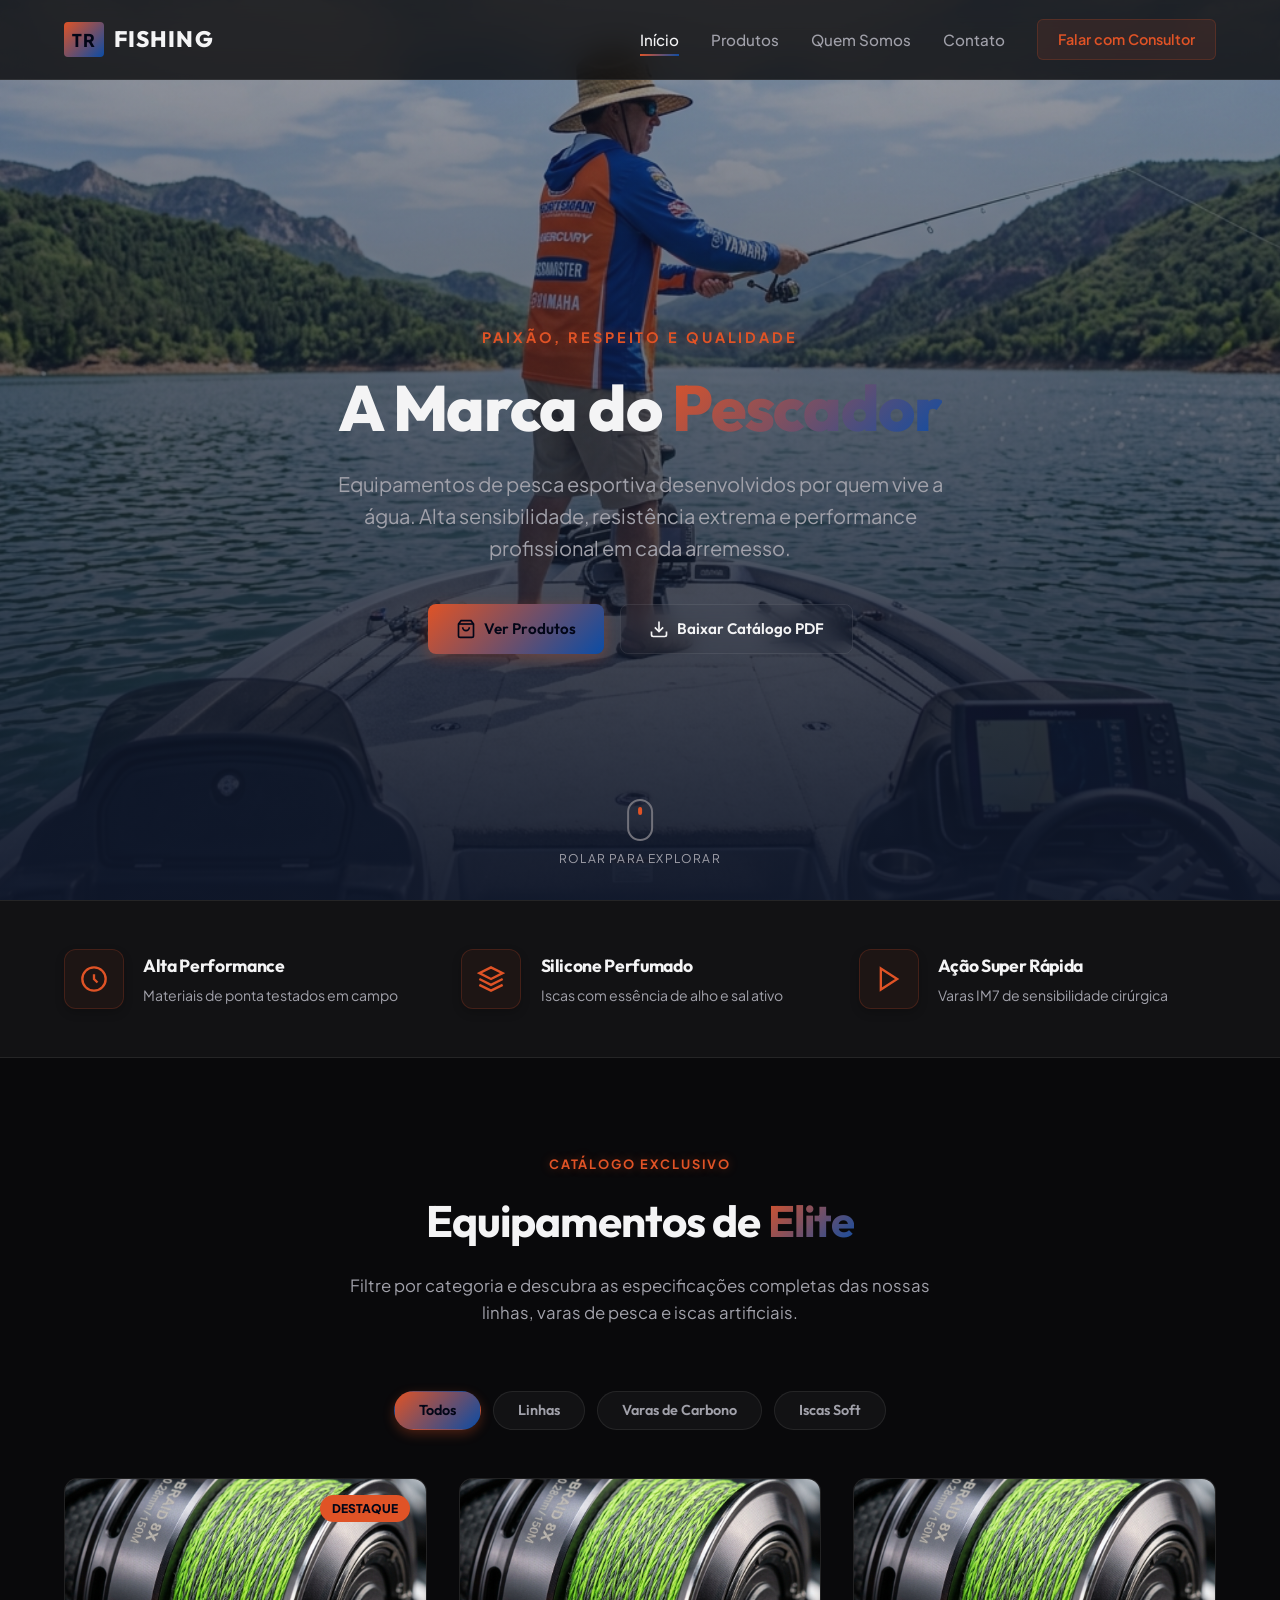
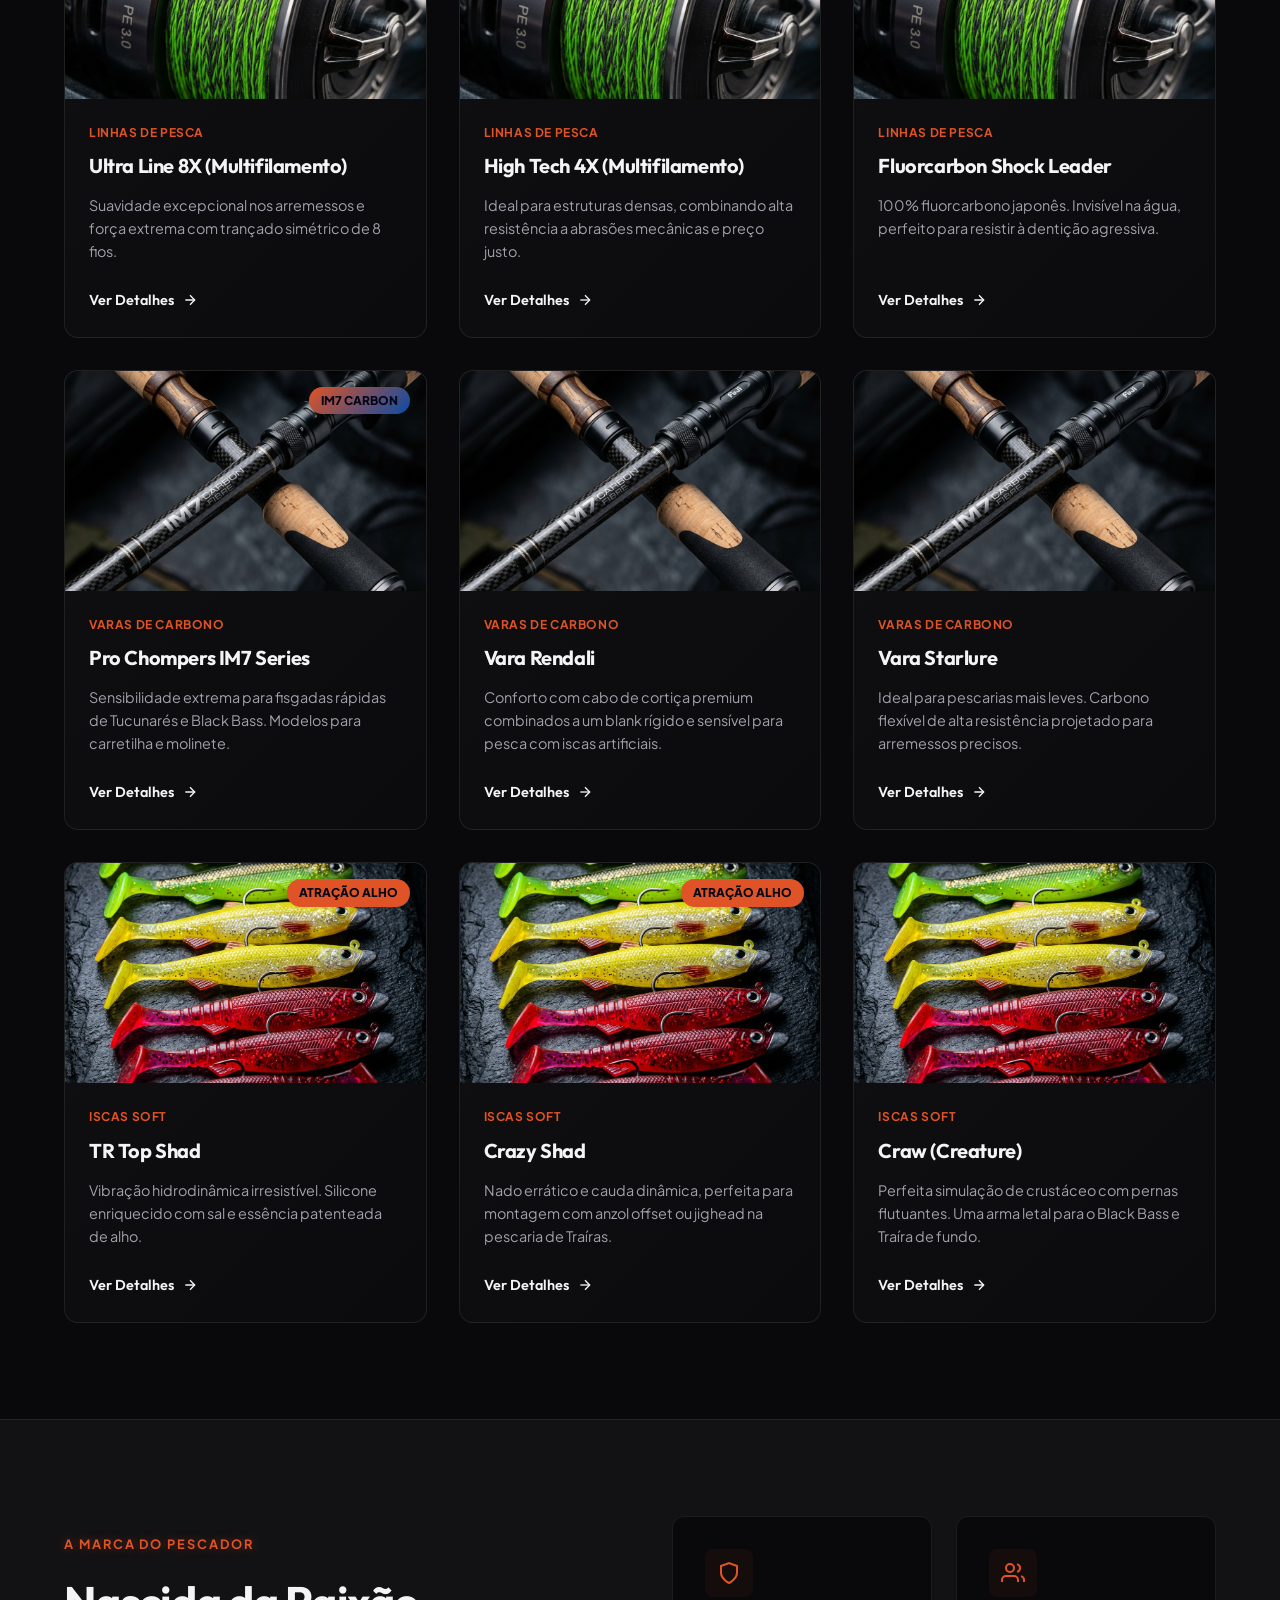
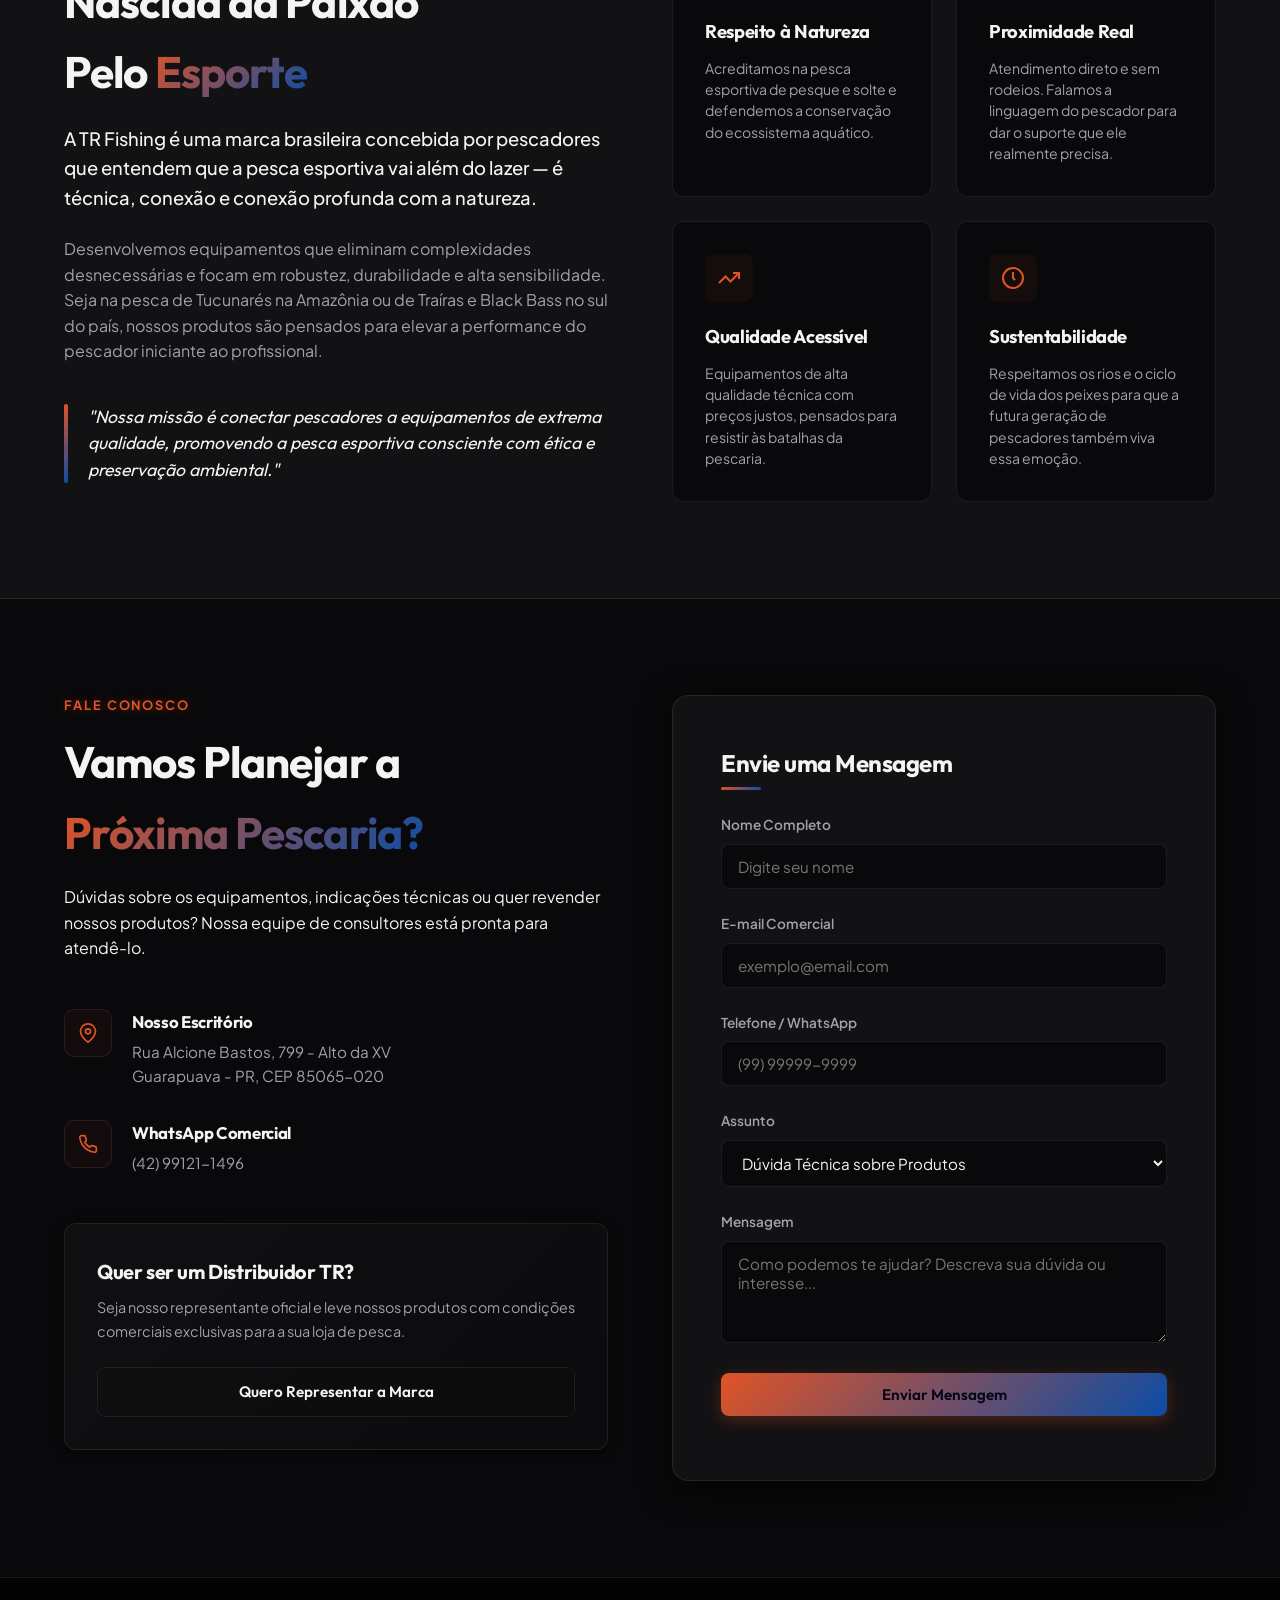
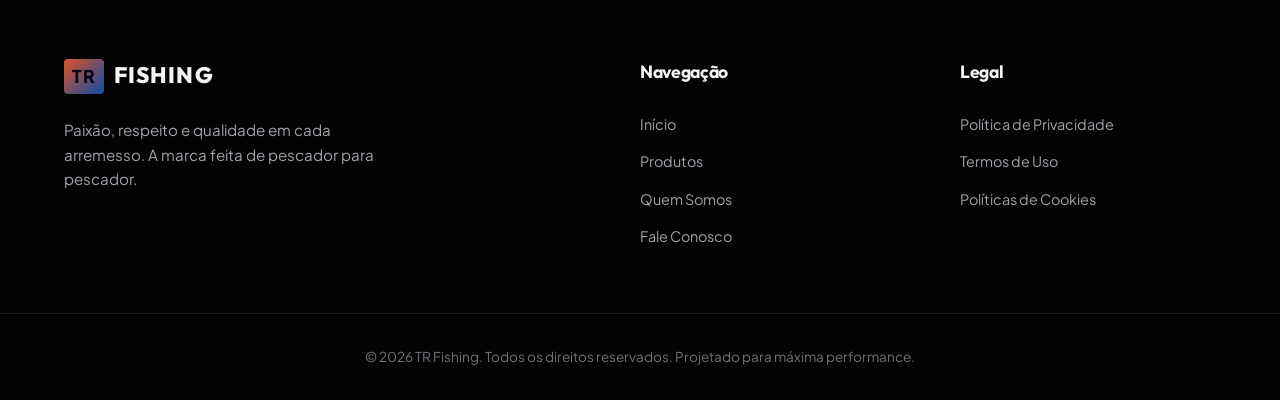
==== index.html @ 1eb0879e "hfhfh" ====
<!DOCTYPE html>
<html lang="pt-BR">
<head>
    <meta charset="UTF-8">
    <meta name="viewport" content="width=device-width, initial-scale=1.0">
    
    <!-- SEO Optimization -->
    <title>TR Fishing | A Marca do Pescador Esportivo</title>
    <meta name="description" content="TR Fishing: Equipamentos de pesca esportiva de alta performance. Linhas multifilamento, varas de carbono IM7 e iscas soft de alta atração para pescadores exigentes.">
    <meta name="keywords" content="tr fishing, pesca esportiva, linha multifilamento, vara de pesca, isca soft, tucunare, traira, robalo, guarapuava">
    <meta name="author" content="TR Fishing">
    <meta name="robots" content="index, follow">
    
    <!-- Open Graph (Facebook / LinkedIn) -->
    <meta property="og:type" content="website">
    <meta property="og:url" content="https://trfishing.com.br">
    <meta property="og:title" content="TR Fishing | A Marca do Pescador Esportivo">
    <meta property="og:description" content="Linhas multifilamento, varas de carbono IM7 e iscas soft premium com essência e sal. Feito por pescadores para pescadores.">
    <meta property="og:image" content="assets/hero_background.png">

    <!-- Fonts -->
    <link rel="preconnect" href="https://fonts.googleapis.com">
    <link rel="preconnect" href="https://fonts.gstatic.com" crossorigin>
    <link href="https://fonts.googleapis.com/css2?family=Outfit:wght@300;400;500;600;700;800&family=Plus+Jakarta+Sans:wght@300;400;500;600;700&display=swap" rel="stylesheet">

    <link rel="stylesheet" href="index.css">
</head>
<body>

    <!-- Header / Navbar -->
    <header class="navbar-header" id="navbar">
        <div class="nav-container">
            <a href="#home" class="logo-area">
                <span class="logo-icon">TR</span>
                <span class="logo-text">FISHING</span>
            </a>
            
            <!-- Mobile Menu Toggle Button -->
            <button class="mobile-toggle" id="mobile-toggle" aria-label="Abrir Menu">
                <svg class="burger-icon" viewBox="0 0 24 24" width="24" height="24">
                    <line x1="4" y1="6" x2="20" y2="6" stroke="currentColor" stroke-width="2" stroke-linecap="round"/>
                    <line x1="4" y1="12" x2="20" y2="12" stroke="currentColor" stroke-width="2" stroke-linecap="round"/>
                    <line x1="4" y1="18" x2="20" y2="18" stroke="currentColor" stroke-width="2" stroke-linecap="round"/>
                </svg>
            </button>

            <!-- Navigation Links -->
            <nav class="nav-menu" id="nav-menu">
                <a href="#home" class="nav-link active">Início</a>
                <a href="#produtos" class="nav-link">Produtos</a>
                <a href="#quem-somos" class="nav-link">Quem Somos</a>
                <a href="#contato" class="nav-link">Contato</a>
                <a href="https://wa.me/5542991211496?text=Olá,%20gostaria%20de%20falar%20com%20um%20consultor%20da%20TR%20Fishing." target="_blank" class="nav-cta">
                    Falar com Consultor
                </a>
            </nav>
        </div>
    </header>

    <!-- Hero Section -->
    <section class="hero-section" id="home">
        <div class="hero-bg" style="background-image: linear-gradient(to bottom, rgba(15, 23, 42, 0.4), rgba(15, 23, 42, 0.95)), url('assets/hero_background.png');"></div>
        <div class="hero-content container">
            <span class="hero-tagline glow-text">PAIXÃO, RESPEITO E QUALIDADE</span>
            <h1 class="hero-title animate-text">A Marca do <span class="gradient-text">Pescador</span></h1>
            <p class="hero-subtitle">Equipamentos de pesca esportiva desenvolvidos por quem vive a água. Alta sensibilidade, resistência extrema e performance profissional em cada arremesso.</p>
            
            <div class="hero-actions">
                <a href="#produtos" class="btn btn-primary">
                    <svg viewBox="0 0 24 24" width="20" height="20" fill="none" stroke="currentColor" stroke-width="2"><path d="M6 2L3 6v14a2 2 0 0 0 2 2h14a2 2 0 0 0 2-2V6l-3-4z"/><line x1="3" y1="6" x2="21" y2="6"/><path d="M16 10a4 4 0 0 1-8 0"/></svg>
                    Ver Produtos
                </a>
                <a href="https://www.trfishing.com.br/_files/ugd/148d5c_46f67839ef1f469bb3b888e98084ba09.pdf" target="_blank" class="btn btn-secondary">
                    <svg viewBox="0 0 24 24" width="20" height="20" fill="none" stroke="currentColor" stroke-width="2"><path d="M21 15v4a2 2 0 0 1-2 2H5a2 2 0 0 1-2-2v-4"/><polyline points="7 10 12 15 17 10"/><line x1="12" y1="15" x2="12" y2="3"/></svg>
                    Baixar Catálogo PDF
                </a>
            </div>
        </div>
        
        <div class="scroll-indicator">
            <span class="mouse">
                <span class="wheel"></span>
            </span>
            <span class="label">Rolar para explorar</span>
        </div>
    </section>

    <!-- Quick Highlights Info Bar -->
    <div class="highlight-bar">
        <div class="container highlights-wrapper">
            <div class="highlight-item" data-animate="slide-up">
                <div class="highlight-icon">
                    <svg viewBox="0 0 24 24" width="28" height="28" fill="none" stroke="currentColor" stroke-width="2"><circle cx="12" cy="12" r="10"/><path d="M12 8v4l3 3"/></svg>
                </div>
                <div>
                    <h4>Alta Performance</h4>
                    <p>Materiais de ponta testados em campo</p>
                </div>
            </div>
            <div class="highlight-item" data-animate="slide-up">
                <div class="highlight-icon">
                    <svg viewBox="0 0 24 24" width="28" height="28" fill="none" stroke="currentColor" stroke-width="2"><path d="M12 2L2 7l10 5 10-5-10-5zM2 17l10 5 10-5M2 12l10 5 10-5"/></svg>
                </div>
                <div>
                    <h4>Silicone Perfumado</h4>
                    <p>Iscas com essência de alho e sal ativo</p>
                </div>
            </div>
            <div class="highlight-item" data-animate="slide-up">
                <div class="highlight-icon">
                    <svg viewBox="0 0 24 24" width="28" height="28" fill="none" stroke="currentColor" stroke-width="2"><polygon points="5 3 19 12 5 21 5 3"/></svg>
                </div>
                <div>
                    <h4>Ação Super Rápida</h4>
                    <p>Varas IM7 de sensibilidade cirúrgica</p>
                </div>
            </div>
        </div>
    </div>

    <!-- Products Catalog Section -->
    <section class="products-section container" id="produtos">
        <div class="section-header text-center">
            <span class="section-tag glow-text">CATÁLOGO EXCLUSIVO</span>
            <h2 class="section-title">Equipamentos de <span class="gradient-text">Elite</span></h2>
            <p class="section-subtitle">Filtre por categoria e descubra as especificações completas das nossas linhas, varas de pesca e iscas artificiais.</p>
        </div>

        <!-- Filter Controls -->
        <div class="filter-controls">
            <button class="filter-btn active" data-filter="all">Todos</button>
            <button class="filter-btn" data-filter="linhas">Linhas</button>
            <button class="filter-btn" data-filter="varas">Varas de Carbono</button>
            <button class="filter-btn" data-filter="iscas">Iscas Soft</button>
        </div>

        <!-- Products Grid -->
        <div class="products-grid" id="products-grid">
            <!-- Product cards will be dynamically loaded or hardcoded for high indexing and speed -->
            
            <!-- Card 1 -->
            <div class="product-card" data-category="linhas" data-animate="fade-in">
                <div class="product-img-wrapper">
                    <img src="assets/product_line.png" alt="Linha Ultra Line 8X" class="product-image">
                    <span class="product-badge">Destaque</span>
                </div>
                <div class="product-info">
                    <span class="product-category-tag">Linhas de Pesca</span>
                    <h3 class="product-name">Ultra Line 8X (Multifilamento)</h3>
                    <p class="product-short-desc">Suavidade excepcional nos arremessos e força extrema com trançado simétrico de 8 fios.</p>
                    <button class="btn-detail" onclick="openProductDetail('ultra-line-8x')">
                        Ver Detalhes
                        <svg viewBox="0 0 24 24" width="16" height="16" fill="none" stroke="currentColor" stroke-width="2"><line x1="5" y1="12" x2="19" y2="12"/><polyline points="12 5 19 12 12 19"/></svg>
                    </button>
                </div>
            </div>

            <!-- Card 2 -->
            <div class="product-card" data-category="linhas" data-animate="fade-in">
                <div class="product-img-wrapper">
                    <img src="assets/product_line.png" alt="Linha High Tech 4X" class="product-image">
                </div>
                <div class="product-info">
                    <span class="product-category-tag">Linhas de Pesca</span>
                    <h3 class="product-name">High Tech 4X (Multifilamento)</h3>
                    <p class="product-short-desc">Ideal para estruturas densas, combinando alta resistência a abrasões mecânicas e preço justo.</p>
                    <button class="btn-detail" onclick="openProductDetail('high-tech-4x')">
                        Ver Detalhes
                        <svg viewBox="0 0 24 24" width="16" height="16" fill="none" stroke="currentColor" stroke-width="2"><line x1="5" y1="12" x2="19" y2="12"/><polyline points="12 5 19 12 12 19"/></svg>
                    </button>
                </div>
            </div>

            <!-- Card 3 -->
            <div class="product-card" data-category="linhas" data-animate="fade-in">
                <div class="product-img-wrapper">
                    <img src="assets/product_line.png" alt="Fluorcarbon Shock Leader" class="product-image">
                </div>
                <div class="product-info">
                    <span class="product-category-tag">Linhas de Pesca</span>
                    <h3 class="product-name">Fluorcarbon Shock Leader</h3>
                    <p class="product-short-desc">100% fluorcarbono japonês. Invisível na água, perfeito para resistir à dentição agressiva.</p>
                    <button class="btn-detail" onclick="openProductDetail('fluorcarbon-leader')">
                        Ver Detalhes
                        <svg viewBox="0 0 24 24" width="16" height="16" fill="none" stroke="currentColor" stroke-width="2"><line x1="5" y1="12" x2="19" y2="12"/><polyline points="12 5 19 12 12 19"/></svg>
                    </button>
                </div>
            </div>

            <!-- Card 4 -->
            <div class="product-card" data-category="varas" data-animate="fade-in">
                <div class="product-img-wrapper">
                    <img src="assets/product_rod.png" alt="Vara Pro Chompers" class="product-image">
                    <span class="product-badge accent">IM7 Carbon</span>
                </div>
                <div class="product-info">
                    <span class="product-category-tag">Varas de Carbono</span>
                    <h3 class="product-name">Pro Chompers IM7 Series</h3>
                    <p class="product-short-desc">Sensibilidade extrema para fisgadas rápidas de Tucunarés e Black Bass. Modelos para carretilha e molinete.</p>
                    <button class="btn-detail" onclick="openProductDetail('pro-chompers')">
                        Ver Detalhes
                        <svg viewBox="0 0 24 24" width="16" height="16" fill="none" stroke="currentColor" stroke-width="2"><line x1="5" y1="12" x2="19" y2="12"/><polyline points="12 5 19 12 12 19"/></svg>
                    </button>
                </div>
            </div>

            <!-- Card 5 -->
            <div class="product-card" data-category="varas" data-animate="fade-in">
                <div class="product-img-wrapper">
                    <img src="assets/product_rod.png" alt="Vara Rendali" class="product-image">
                </div>
                <div class="product-info">
                    <span class="product-category-tag">Varas de Carbono</span>
                    <h3 class="product-name">Vara Rendali</h3>
                    <p class="product-short-desc">Conforto com cabo de cortiça premium combinados a um blank rígido e sensível para pesca com iscas artificiais.</p>
                    <button class="btn-detail" onclick="openProductDetail('rendali')">
                        Ver Detalhes
                        <svg viewBox="0 0 24 24" width="16" height="16" fill="none" stroke="currentColor" stroke-width="2"><line x1="5" y1="12" x2="19" y2="12"/><polyline points="12 5 19 12 12 19"/></svg>
                    </button>
                </div>
            </div>

            <!-- Card 6 -->
            <div class="product-card" data-category="varas" data-animate="fade-in">
                <div class="product-img-wrapper">
                    <img src="assets/product_rod.png" alt="Vara Starlure" class="product-image">
                </div>
                <div class="product-info">
                    <span class="product-category-tag">Varas de Carbono</span>
                    <h3 class="product-name">Vara Starlure</h3>
                    <p class="product-short-desc">Ideal para pescarias mais leves. Carbono flexível de alta resistência projetado para arremessos precisos.</p>
                    <button class="btn-detail" onclick="openProductDetail('starlure')">
                        Ver Detalhes
                        <svg viewBox="0 0 24 24" width="16" height="16" fill="none" stroke="currentColor" stroke-width="2"><line x1="5" y1="12" x2="19" y2="12"/><polyline points="12 5 19 12 12 19"/></svg>
                    </button>
                </div>
            </div>

            <!-- Card 7 -->
            <div class="product-card" data-category="iscas" data-animate="fade-in">
                <div class="product-img-wrapper">
                    <img src="assets/product_bait.png" alt="Isca Soft TR Top Shad" class="product-image">
                    <span class="product-badge">Atração Alho</span>
                </div>
                <div class="product-info">
                    <span class="product-category-tag">Iscas Soft</span>
                    <h3 class="product-name">TR Top Shad</h3>
                    <p class="product-short-desc">Vibração hidrodinâmica irresistível. Silicone enriquecido com sal e essência patenteada de alho.</p>
                    <button class="btn-detail" onclick="openProductDetail('top-shad')">
                        Ver Detalhes
                        <svg viewBox="0 0 24 24" width="16" height="16" fill="none" stroke="currentColor" stroke-width="2"><line x1="5" y1="12" x2="19" y2="12"/><polyline points="12 5 19 12 12 19"/></svg>
                    </button>
                </div>
            </div>

            <!-- Card 8 -->
            <div class="product-card" data-category="iscas" data-animate="fade-in">
                <div class="product-img-wrapper">
                    <img src="assets/product_bait.png" alt="Isca Soft Crazy Shad" class="product-image">
                    <span class="product-badge">Atração Alho</span>
                </div>
                <div class="product-info">
                    <span class="product-category-tag">Iscas Soft</span>
                    <h3 class="product-name">Crazy Shad</h3>
                    <p class="product-short-desc">Nado errático e cauda dinâmica, perfeita para montagem com anzol offset ou jighead na pescaria de Traíras.</p>
                    <button class="btn-detail" onclick="openProductDetail('crazy-shad')">
                        Ver Detalhes
                        <svg viewBox="0 0 24 24" width="16" height="16" fill="none" stroke="currentColor" stroke-width="2"><line x1="5" y1="12" x2="19" y2="12"/><polyline points="12 5 19 12 12 19"/></svg>
                    </button>
                </div>
            </div>

            <!-- Card 9 -->
            <div class="product-card" data-category="iscas" data-animate="fade-in">
                <div class="product-img-wrapper">
                    <img src="assets/product_bait.png" alt="Isca Soft Craw" class="product-image">
                </div>
                <div class="product-info">
                    <span class="product-category-tag">Iscas Soft</span>
                    <h3 class="product-name">Craw (Creature)</h3>
                    <p class="product-short-desc">Perfeita simulação de crustáceo com pernas flutuantes. Uma arma letal para o Black Bass e Traíra de fundo.</p>
                    <button class="btn-detail" onclick="openProductDetail('craw-creature')">
                        Ver Detalhes
                        <svg viewBox="0 0 24 24" width="16" height="16" fill="none" stroke="currentColor" stroke-width="2"><line x1="5" y1="12" x2="19" y2="12"/><polyline points="12 5 19 12 12 19"/></svg>
                    </button>
                </div>
            </div>
            
        </div>
    </section>

    <!-- About Section (Quem Somos) -->
    <section class="about-section" id="quem-somos">
        <div class="container">
            <div class="about-grid">
                <div class="about-content" data-animate="slide-right">
                    <span class="section-tag glow-text">A MARCA DO PESCADOR</span>
                    <h2 class="section-title">Nascida da Paixão <br>Pelo <span class="gradient-text">Esporte</span></h2>
                    <p class="about-lead">A TR Fishing é uma marca brasileira concebida por pescadores que entendem que a pesca esportiva vai além do lazer — é técnica, conexão e conexão profunda com a natureza.</p>
                    <p class="about-desc">Desenvolvemos equipamentos que eliminam complexidades desnecessárias e focam em robustez, durabilidade e alta sensibilidade. Seja na pesca de Tucunarés na Amazônia ou de Traíras e Black Bass no sul do país, nossos produtos são pensados para elevar a performance do pescador iniciante ao profissional.</p>
                    
                    <div class="about-mission">
                        <div class="mission-bar"></div>
                        <blockquote>
                            "Nossa missão é conectar pescadores a equipamentos de extrema qualidade, promovendo a pesca esportiva consciente com ética e preservação ambiental."
                        </blockquote>
                    </div>
                </div>

                <div class="about-cards-grid" data-animate="slide-left">
                    <!-- Cards de Valores -->
                    <div class="value-card">
                        <div class="value-icon">
                            <svg viewBox="0 0 24 24" width="24" height="24" fill="none" stroke="currentColor" stroke-width="2"><path d="M12 22s8-4 8-10V5l-8-3-8 3v7c0 6 8 10 8 10z"/></svg>
                        </div>
                        <h3>Respeito à Natureza</h3>
                        <p>Acreditamos na pesca esportiva de pesque e solte e defendemos a conservação do ecossistema aquático.</p>
                    </div>

                    <div class="value-card">
                        <div class="value-icon">
                            <svg viewBox="0 0 24 24" width="24" height="24" fill="none" stroke="currentColor" stroke-width="2"><path d="M17 21v-2a4 4 0 0 0-4-4H5a4 4 0 0 0-4 4v2"/><circle cx="9" cy="7" r="4"/><path d="M23 21v-2a4 4 0 0 0-3-3.87"/><path d="M16 3.13a4 4 0 0 1 0 7.75"/></svg>
                        </div>
                        <h3>Proximidade Real</h3>
                        <p>Atendimento direto e sem rodeios. Falamos a linguagem do pescador para dar o suporte que ele realmente precisa.</p>
                    </div>

                    <div class="value-card">
                        <div class="value-icon">
                            <svg viewBox="0 0 24 24" width="24" height="24" fill="none" stroke="currentColor" stroke-width="2"><polyline points="22 7 13.5 15.5 8.5 10.5 2 17"/><polyline points="16 7 22 7 22 13"/></svg>
                        </div>
                        <h3>Qualidade Acessível</h3>
                        <p>Equipamentos de alta qualidade técnica com preços justos, pensados para resistir às batalhas da pescaria.</p>
                    </div>

                    <div class="value-card">
                        <div class="value-icon">
                            <svg viewBox="0 0 24 24" width="24" height="24" fill="none" stroke="currentColor" stroke-width="2"><circle cx="12" cy="12" r="10"/><polyline points="12 6 12 12 14 14"/></svg>
                        </div>
                        <h3>Sustentabilidade</h3>
                        <p>Respeitamos os rios e o ciclo de vida dos peixes para que a futura geração de pescadores também viva essa emoção.</p>
                    </div>
                </div>
            </div>
        </div>
    </section>

    <!-- Representation & Contact Section -->
    <section class="contact-section" id="contato">
        <div class="container">
            <div class="contact-grid">
                
                <!-- Info Section -->
                <div class="contact-info" data-animate="slide-right">
                    <span class="section-tag glow-text">FALE CONOSCO</span>
                    <h2 class="section-title">Vamos Planejar a <br><span class="gradient-text">Próxima Pescaria?</span></h2>
                    <p class="contact-lead">Dúvidas sobre os equipamentos, indicações técnicas ou quer revender nossos produtos? Nossa equipe de consultores está pronta para atendê-lo.</p>
                    
                    <div class="info-details">
                        <div class="info-item">
                            <div class="info-icon">
                                <svg viewBox="0 0 24 24" width="20" height="20" fill="none" stroke="currentColor" stroke-width="2"><path d="M21 10c0 7-9 13-9 13s-9-6-9-13a9 9 0 0 1 18 0z"/><circle cx="12" cy="10" r="3"/></svg>
                            </div>
                            <div>
                                <h5>Nosso Escritório</h5>
                                <p>Rua Alcione Bastos, 799 - Alto da XV<br>Guarapuava - PR, CEP 85065-020</p>
                            </div>
                        </div>

                        <div class="info-item">
                            <div class="info-icon">
                                <svg viewBox="0 0 24 24" width="20" height="20" fill="none" stroke="currentColor" stroke-width="2"><path d="M22 16.92v3a2 2 0 0 1-2.18 2 19.79 19.79 0 0 1-8.63-3.07 19.5 19.5 0 0 1-6-6 19.79 19.79 0 0 1-3.07-8.67A2 2 0 0 1 4.11 2h3a2 2 0 0 1 2 1.72 12.84 12.84 0 0 0 .7 2.81 2 2 0 0 1-.45 2.11L8.09 9.91a16 16 0 0 0 6 6l1.27-1.27a2 2 0 0 1 2.11-.45 12.84 12.84 0 0 0 2.81.7A2 2 0 0 1 22 16.92z"/></svg>
                            </div>
                            <div>
                                <h5>WhatsApp Comercial</h5>
                                <p>(42) 99121-1496</p>
                            </div>
                        </div>
                    </div>

                    <!-- Rep Direct Button -->
                    <div class="rep-card">
                        <h4>Quer ser um Distribuidor TR?</h4>
                        <p>Seja nosso representante oficial e leve nossos produtos com condições comerciais exclusivas para a sua loja de pesca.</p>
                        <a href="https://wa.me/5542991211496?text=Olá!%20Tenho%20uma%20loja%20e%20gostaria%20de%20saber%20como%20representar%20a%20TR%20Fishing%20na%20minha%20região." target="_blank" class="btn btn-secondary btn-full">
                            Quero Representar a Marca
                        </a>
                    </div>
                </div>

                <!-- Form Section -->
                <div class="contact-form-wrapper" data-animate="slide-left">
                    <form class="contact-form" id="contactForm">
                        <h3 class="form-title">Envie uma Mensagem</h3>
                        
                        <div class="form-group">
                            <label for="name">Nome Completo</label>
                            <input type="text" id="name" required placeholder="Digite seu nome">
                        </div>

                        <div class="form-group">
                            <label for="email">E-mail Comercial</label>
                            <input type="email" id="email" required placeholder="exemplo@email.com">
                        </div>

                        <div class="form-group">
                            <label for="phone">Telefone / WhatsApp</label>
                            <input type="tel" id="phone" required placeholder="(99) 99999-9999">
                        </div>

                        <div class="form-group">
                            <label for="subject">Assunto</label>
                            <select id="subject">
                                <option value="duvida">Dúvida Técnica sobre Produtos</option>
                                <option value="representacao">Quero ser um Representante</option>
                                <option value="sugestao">Sugestões e Parcerias</option>
                            </select>
                        </div>

                        <div class="form-group">
                            <label for="message">Mensagem</label>
                            <textarea id="message" rows="4" required placeholder="Como podemos te ajudar? Descreva sua dúvida ou interesse..."></textarea>
                        </div>

                        <button type="submit" class="btn btn-primary btn-full">
                            Enviar Mensagem
                        </button>
                        <div id="formStatus" class="form-status"></div>
                    </form>
                </div>

            </div>
        </div>
    </section>

    <!-- Footer -->
    <footer class="footer">
        <div class="container footer-grid">
            <div class="footer-brand">
                <a href="#home" class="logo-area">
                    <span class="logo-icon">TR</span>
                    <span class="logo-text">FISHING</span>
                </a>
                <p class="footer-desc">Paixão, respeito e qualidade em cada arremesso. A marca feita de pescador para pescador.</p>
            </div>
            
            <div class="footer-links">
                <h4>Navegação</h4>
                <ul>
                    <li><a href="#home">Início</a></li>
                    <li><a href="#produtos">Produtos</a></li>
                    <li><a href="#quem-somos">Quem Somos</a></li>
                    <li><a href="#contato">Fale Conosco</a></li>
                </ul>
            </div>

            <div class="footer-links">
                <h4>Legal</h4>
                <ul>
                    <li><a href="#">Política de Privacidade</a></li>
                    <li><a href="#">Termos de Uso</a></li>
                    <li><a href="#">Políticas de Cookies</a></li>
                </ul>
            </div>
        </div>

        <div class="footer-bottom text-center">
            <p>&copy; 2026 TR Fishing. Todos os direitos reservados. Projetado para máxima performance.</p>
        </div>
    </footer>

    <!-- Interactive Product Detail Modal (Glassmorphic) -->
    <div class="modal-overlay" id="productModal">
        <div class="modal-card">
            <button class="modal-close" onclick="closeProductModal()" aria-label="Fechar Modal">
                <svg viewBox="0 0 24 24" width="24" height="24" fill="none" stroke="currentColor" stroke-width="2"><line x1="18" y1="6" x2="6" y2="18"/><line x1="6" y1="6" x2="18" y2="18"/></svg>
            </button>
            
            <div class="modal-body-grid">
                <div class="modal-image-area">
                    <img src="" alt="" id="modalImg" class="modal-product-img">
                </div>
                
                <div class="modal-info-area">
                    <span class="modal-category" id="modalCategory">Categoria</span>
                    <h2 class="modal-title" id="modalTitle">Nome do Produto</h2>
                    <p class="modal-desc" id="modalDesc">Descrição detalhada do produto.</p>
                    
                    <h4 class="specs-heading">Especificações Técnicas</h4>
                    <div class="modal-specs-table" id="modalSpecsTable">
                        <!-- Dynamic specification lines -->
                    </div>

                    <div class="modal-cta-wrapper">
                        <a href="" target="_blank" id="modalWaBtn" class="btn btn-primary btn-full">
                            <svg viewBox="0 0 24 24" width="20" height="20" fill="none" stroke="currentColor" stroke-width="2"><path d="M21 11.5a8.38 8.38 0 0 1-.9 3.8 8.5 8.5 0 0 1-7.6 4.7 8.38 8.38 0 0 1-3.8-.9L3 21l1.9-5.7a8.38 8.38 0 0 1-.9-3.8 8.5 8.5 0 0 1 4.7-7.6 8.38 8.38 0 0 1 3.8-.9h.5a8.48 8.48 0 0 1 8 8v.5z"/></svg>
                            Consultar Disponibilidade no WhatsApp
                        </a>
                    </div>
                </div>
            </div>
        </div>
    </div>

    <!-- Script Entry -->
    <script src="index.js"></script>
</body>
</html>
---- index.css ----
/* ==========================================================================
   TR Fishing CSS Stylesheet - Premium Design System
   ========================================================================== */

/* Variables & Tokens */
:root {
    /* Colors */
    --color-bg-base: #09090b;       /* Dark base background */
    --color-bg-surface: #121214;    /* Surface containers */
    --color-bg-glass: rgba(18, 18, 20, 0.7); /* Translucent glass containers */
    --color-border: rgba(255, 255, 255, 0.08);
    --color-border-glow: rgba(224, 83, 38, 0.2);
    
    --color-text-primary: #f4f4f5;   /* Pure zinc white */
    --color-text-secondary: #a1a1aa; /* Muted zinc grey */
    --color-text-muted: #71717a;     /* Muted hints */
    
    /* Accents */
    --color-primary: #e05326;        /* Vibrant Teal */
    --color-primary-hover: #c43f16;  /* Deep Teal */
    --color-secondary: #0b4ca5;      /* Bright Blue */
    --color-accent: #e05326;         /* Neon Green (Fishing vibe) */
    
    /* Gradients */
    --grad-primary: linear-gradient(135deg, #e05326 0%, #0b4ca5 100%);
    --grad-dark: linear-gradient(180deg, #09090b 0%, #121214 100%);
    --grad-glass: linear-gradient(135deg, rgba(255, 255, 255, 0.03) 0%, rgba(255, 255, 255, 0.01) 100%);
    
    /* Typography */
    --font-heading: 'Outfit', sans-serif;
    --font-body: 'Plus Jakarta Sans', sans-serif;
    
    /* Shadows & Glows */
    --shadow-sm: 0 2px 8px rgba(0, 0, 0, 0.5);
    --shadow-md: 0 8px 30px rgba(0, 0, 0, 0.7);
    --shadow-glow: 0 0 25px rgba(224, 83, 38, 0.3);
    
    /* Transitions */
    --transition-fast: 0.2s cubic-bezier(0.4, 0, 0.2, 1);
    --transition-normal: 0.4s cubic-bezier(0.4, 0, 0.2, 1);
    --transition-slow: 0.7s cubic-bezier(0.4, 0, 0.2, 1);
}

/* Reset & Base Styles */
* {
    margin: 0;
    padding: 0;
    box-sizing: border-box;
    scroll-behavior: smooth;
}

body {
    background-color: var(--color-bg-base);
    color: var(--color-text-primary);
    font-family: var(--font-body);
    line-height: 1.6;
    overflow-x: hidden;
    -webkit-font-smoothing: antialiased;
}

h1, h2, h3, h4, h5, h6 {
    font-family: var(--font-heading);
    font-weight: 700;
    letter-spacing: -0.02em;
    color: var(--color-text-primary);
}

a {
    color: inherit;
    text-decoration: none;
    transition: var(--transition-fast);
}

img {
    max-width: 100%;
    height: auto;
    display: block;
}

ul {
    list-style: none;
}

.container {
    width: 100%;
    max-width: 1200px;
    margin: 0 auto;
    padding: 0 1.5rem;
}

.text-center {
    text-align: center;
}

/* Typography Utils */
.gradient-text {
    background: var(--grad-primary);
    -webkit-background-clip: text;
    -webkit-text-fill-color: transparent;
    background-clip: text;
}

.glow-text {
    text-shadow: 0 0 10px rgba(224, 83, 38, 0.4);
    color: var(--color-primary);
}

/* Buttons */
.btn {
    display: inline-flex;
    align-items: center;
    justify-content: center;
    gap: 0.5rem;
    padding: 0.75rem 1.75rem;
    font-family: var(--font-heading);
    font-weight: 600;
    font-size: 0.95rem;
    border-radius: 8px;
    cursor: pointer;
    transition: all var(--transition-normal);
}

.btn-primary {
    background: var(--grad-primary);
    color: #020617;
    border: none;
    box-shadow: 0 4px 15px rgba(224, 83, 38, 0.3);
}

.btn-primary:hover {
    transform: translateY(-2px);
    box-shadow: 0 8px 25px rgba(224, 83, 38, 0.5), var(--shadow-glow);
}

.btn-secondary {
    background: transparent;
    color: var(--color-text-primary);
    border: 1px solid var(--color-border);
    backdrop-filter: blur(10px);
}

.btn-secondary:hover {
    background: rgba(255, 255, 255, 0.05);
    border-color: var(--color-primary);
    transform: translateY(-2px);
}

.btn-full {
    width: 100%;
}

/* Header & Glassmorphic Navigation */
.navbar-header {
    position: fixed;
    top: 0;
    left: 0;
    width: 100%;
    z-index: 1000;
    border-bottom: 1px solid var(--color-border);
    transition: all var(--transition-normal);
    background: rgba(9, 9, 11, 0.8);
    backdrop-filter: blur(16px);
}

.navbar-header.scrolled {
    background: var(--color-bg-glass);
    padding: 0.6rem 0;
    box-shadow: var(--shadow-sm);
}

.nav-container {
    display: flex;
    justify-content: space-between;
    align-items: center;
    max-width: 1200px;
    margin: 0 auto;
    padding: 1.2rem 1.5rem;
    transition: all var(--transition-normal);
}

.navbar-header.scrolled .nav-container {
    padding: 0.8rem 1.5rem;
}

.logo-area {
    display: flex;
    align-items: center;
    gap: 0.6rem;
    font-size: 1.4rem;
    font-weight: 800;
    letter-spacing: 0.05em;
}

.logo-icon {
    background: var(--grad-primary);
    color: #020617;
    padding: 0.2rem 0.5rem;
    border-radius: 4px;
    font-size: 1.1rem;
    font-weight: 900;
}

.logo-text {
    font-family: var(--font-heading);
}

.nav-menu {
    display: flex;
    align-items: center;
    gap: 2rem;
}

.nav-link {
    font-size: 0.95rem;
    font-weight: 500;
    color: var(--color-text-secondary);
    position: relative;
    padding: 0.25rem 0;
}

.nav-link:hover, .nav-link.active {
    color: var(--color-text-primary);
}

.nav-link::after {
    content: '';
    position: absolute;
    bottom: 0;
    left: 0;
    width: 0;
    height: 2px;
    background: var(--grad-primary);
    transition: width var(--transition-fast);
}

.nav-link:hover::after, .nav-link.active::after {
    width: 100%;
}

.nav-cta {
    background: rgba(224, 83, 38, 0.1);
    color: var(--color-primary);
    border: 1px solid rgba(224, 83, 38, 0.2);
    padding: 0.5rem 1.25rem;
    border-radius: 6px;
    font-size: 0.9rem;
    font-weight: 600;
}

.nav-cta:hover {
    background: var(--grad-primary);
    color: #020617;
    border-color: transparent;
    box-shadow: 0 4px 12px rgba(224, 83, 38, 0.2);
}

/* Mobile Toggle */
.mobile-toggle {
    display: none;
    background: none;
    border: none;
    color: var(--color-text-primary);
    cursor: pointer;
}

/* Hero Section */
.hero-section {
    position: relative;
    min-height: 100vh;
    display: flex;
    align-items: center;
    justify-content: center;
    padding-top: 80px;
    overflow: hidden;
}

.hero-bg {
    position: absolute;
    top: 0;
    left: 0;
    width: 100%;
    height: 100%;
    background-size: cover;
    background-position: center;
    z-index: -1;
    transform: scale(1.02);
    transition: transform var(--transition-slow);
}

.hero-content {
    text-align: center;
    max-width: 800px;
    z-index: 10;
}

.hero-tagline {
    font-size: 0.9rem;
    font-weight: 700;
    letter-spacing: 0.2em;
    display: block;
    margin-bottom: 1.5rem;
}

.hero-title {
    font-size: clamp(2.5rem, 5vw, 4.5rem);
    line-height: 1.1;
    font-weight: 800;
    margin-bottom: 1.5rem;
}

.hero-subtitle {
    font-size: clamp(1rem, 2vw, 1.25rem);
    color: var(--color-text-secondary);
    max-width: 650px;
    margin: 0 auto 2.5rem;
}

.hero-actions {
    display: flex;
    justify-content: center;
    gap: 1rem;
}

.scroll-indicator {
    position: absolute;
    bottom: 2rem;
    left: 50%;
    transform: translateX(-50%);
    display: flex;
    flex-direction: column;
    align-items: center;
    gap: 0.5rem;
    color: var(--color-text-secondary);
    z-index: 10;
}

.scroll-indicator .mouse {
    width: 26px;
    height: 42px;
    border: 2px solid var(--color-text-muted);
    border-radius: 20px;
    position: relative;
}

.scroll-indicator .mouse .wheel {
    width: 4px;
    height: 8px;
    background-color: var(--color-primary);
    border-radius: 2px;
    position: absolute;
    top: 6px;
    left: 50%;
    transform: translateX(-50%);
    animation: scroll-wheel 1.5s infinite;
}

.scroll-indicator .label {
    font-size: 0.75rem;
    letter-spacing: 0.1em;
    text-transform: uppercase;
}

@keyframes scroll-wheel {
    0% { top: 6px; opacity: 1; }
    50% { top: 14px; opacity: 0; }
    100% { top: 6px; opacity: 1; }
}

/* Highlight Bar */
.highlight-bar {
    background-color: var(--color-bg-surface);
    border-top: 1px solid var(--color-border);
    border-bottom: 1px solid var(--color-border);
    padding: 3rem 0;
}

.highlights-wrapper {
    display: grid;
    grid-template-columns: repeat(auto-fit, minmax(280px, 1fr));
    gap: 2.5rem;
}

.highlight-item {
    display: flex;
    align-items: center;
    gap: 1.2rem;
}

.highlight-icon {
    width: 60px;
    height: 60px;
    background: rgba(224, 83, 38, 0.05);
    border: 1px solid var(--color-border-glow);
    border-radius: 12px;
    display: flex;
    align-items: center;
    justify-content: center;
    color: var(--color-primary);
    box-shadow: 0 4px 10px rgba(0, 0, 0, 0.2);
}

.highlight-item h4 {
    font-size: 1.1rem;
    margin-bottom: 0.25rem;
}

.highlight-item p {
    font-size: 0.88rem;
    color: var(--color-text-secondary);
}

/* Section Header Shared */
.section-header {
    margin-bottom: 4rem;
}

.section-tag {
    font-size: 0.8rem;
    font-weight: 700;
    letter-spacing: 0.15em;
    display: block;
    margin-bottom: 0.75rem;
}

.section-title {
    font-size: clamp(2rem, 3.5vw, 2.75rem);
    margin-bottom: 1rem;
}

.section-subtitle {
    font-size: 1.05rem;
    color: var(--color-text-secondary);
    max-width: 600px;
    margin: 0 auto;
}

/* Products Section & Catalog Grid */
.products-section {
    padding: 6rem 1.5rem;
}

.filter-controls {
    display: flex;
    justify-content: center;
    flex-wrap: wrap;
    gap: 0.75rem;
    margin-bottom: 3rem;
}

.filter-btn {
    background: var(--color-bg-surface);
    color: var(--color-text-secondary);
    border: 1px solid var(--color-border);
    padding: 0.6rem 1.5rem;
    font-family: var(--font-heading);
    font-weight: 600;
    font-size: 0.9rem;
    border-radius: 30px;
    cursor: pointer;
    transition: all var(--transition-fast);
}

.filter-btn:hover {
    color: var(--color-text-primary);
    border-color: var(--color-primary);
}

.filter-btn.active {
    background: var(--grad-primary);
    color: #020617;
    border-color: transparent;
    box-shadow: 0 4px 12px rgba(224, 83, 38, 0.3);
}

.products-grid {
    display: grid;
    grid-template-columns: repeat(auto-fill, minmax(320px, 1fr));
    gap: 2rem;
}

.product-card {
    background: var(--grad-glass);
    border: 1px solid var(--color-border);
    border-radius: 14px;
    overflow: hidden;
    transition: all var(--transition-normal);
    position: relative;
    display: flex;
    flex-direction: column;
}

.product-card:hover {
    transform: translateY(-8px);
    border-color: var(--color-primary);
    box-shadow: var(--shadow-md), 0 10px 30px rgba(224, 83, 38, 0.05);
}

.product-img-wrapper {
    position: relative;
    width: 100%;
    height: 220px;
    overflow: hidden;
    background: #020204;
}

.product-image {
    width: 100%;
    height: 100%;
    object-fit: cover;
    transition: transform var(--transition-slow);
}

.product-card:hover .product-image {
    transform: scale(1.08);
}

.product-badge {
    position: absolute;
    top: 1rem;
    right: 1rem;
    background-color: var(--color-accent);
    color: #020617;
    font-size: 0.75rem;
    font-weight: 800;
    padding: 0.25rem 0.75rem;
    border-radius: 30px;
    text-transform: uppercase;
}

.product-badge.accent {
    background: var(--grad-primary);
}

.product-info {
    padding: 1.5rem;
    display: flex;
    flex-direction: column;
    flex-grow: 1;
}

.product-category-tag {
    font-size: 0.75rem;
    font-weight: 700;
    color: var(--color-primary);
    text-transform: uppercase;
    letter-spacing: 0.05em;
    margin-bottom: 0.5rem;
    display: block;
}

.product-name {
    font-size: 1.25rem;
    font-weight: 700;
    margin-bottom: 0.75rem;
}

.product-short-desc {
    font-size: 0.9rem;
    color: var(--color-text-secondary);
    margin-bottom: 1.5rem;
    flex-grow: 1;
}

.btn-detail {
    display: flex;
    align-items: center;
    gap: 0.5rem;
    background: none;
    border: none;
    color: var(--color-text-primary);
    font-family: var(--font-heading);
    font-weight: 600;
    font-size: 0.9rem;
    cursor: pointer;
    padding: 0.25rem 0;
    transition: all var(--transition-fast);
    align-self: flex-start;
}

.btn-detail svg {
    transition: transform var(--transition-fast);
}

.btn-detail:hover {
    color: var(--color-primary);
}

.btn-detail:hover svg {
    transform: translateX(4px);
}

/* About Us Section */
.about-section {
    background-color: var(--color-bg-surface);
    border-top: 1px solid var(--color-border);
    border-bottom: 1px solid var(--color-border);
    padding: 6rem 0;
}

.about-grid {
    display: grid;
    grid-template-columns: 1fr 1fr;
    gap: 4rem;
    align-items: center;
}

.about-content .about-lead {
    font-size: 1.15rem;
    font-weight: 500;
    margin-bottom: 1.5rem;
}

.about-content .about-desc {
    color: var(--color-text-secondary);
    margin-bottom: 2.5rem;
}

.about-mission {
    display: flex;
    gap: 1.25rem;
}

.mission-bar {
    width: 4px;
    background: var(--grad-primary);
    border-radius: 4px;
    flex-shrink: 0;
}

.about-mission blockquote {
    font-family: var(--font-heading);
    font-size: 1.1rem;
    font-style: italic;
    color: var(--color-text-primary);
    line-height: 1.5;
}

.about-cards-grid {
    display: grid;
    grid-template-columns: 1fr 1fr;
    gap: 1.5rem;
}

.value-card {
    background: var(--color-bg-base);
    border: 1px solid var(--color-border);
    border-radius: 12px;
    padding: 2rem;
    transition: all var(--transition-normal);
}

.value-card:hover {
    border-color: var(--color-primary-hover);
    transform: translateY(-5px);
    box-shadow: 0 10px 20px rgba(0,0,0,0.3);
}

.value-icon {
    width: 48px;
    height: 48px;
    background: rgba(224, 83, 38, 0.05);
    border-radius: 8px;
    display: flex;
    align-items: center;
    justify-content: center;
    color: var(--color-primary);
    margin-bottom: 1.25rem;
}

.value-card h3 {
    font-size: 1.15rem;
    margin-bottom: 0.75rem;
}

.value-card p {
    font-size: 0.88rem;
    color: var(--color-text-secondary);
    line-height: 1.5;
}

/* Contact & Representation */
.contact-section {
    padding: 6rem 0;
}

.contact-grid {
    display: grid;
    grid-template-columns: 1fr 1fr;
    gap: 4rem;
}

.info-details {
    margin: 3rem 0;
    display: flex;
    flex-direction: column;
    gap: 2rem;
}

.info-item {
    display: flex;
    gap: 1.25rem;
}

.info-icon {
    width: 48px;
    height: 48px;
    background: rgba(224, 83, 38, 0.05);
    border: 1px solid var(--color-border);
    border-radius: 10px;
    display: flex;
    align-items: center;
    justify-content: center;
    color: var(--color-primary);
    flex-shrink: 0;
}

.info-item h5 {
    font-size: 1.05rem;
    margin-bottom: 0.25rem;
}

.info-item p {
    color: var(--color-text-secondary);
    font-size: 0.95rem;
}

.rep-card {
    background: var(--grad-glass);
    border: 1px solid var(--color-border);
    border-radius: 12px;
    padding: 2rem;
    box-shadow: var(--shadow-sm);
}

.rep-card h4 {
    font-size: 1.25rem;
    margin-bottom: 0.5rem;
}

.rep-card p {
    font-size: 0.9rem;
    color: var(--color-text-secondary);
    margin-bottom: 1.5rem;
}

.contact-form-wrapper {
    background: var(--color-bg-surface);
    border: 1px solid var(--color-border);
    border-radius: 16px;
    padding: 3rem;
    box-shadow: var(--shadow-md);
}

.form-title {
    font-size: 1.5rem;
    margin-bottom: 2rem;
    position: relative;
}

.form-title::after {
    content: '';
    position: absolute;
    bottom: -8px;
    left: 0;
    width: 40px;
    height: 3px;
    background: var(--grad-primary);
    border-radius: 2px;
}

.form-group {
    margin-bottom: 1.5rem;
}

.form-group label {
    display: block;
    font-size: 0.85rem;
    font-weight: 600;
    color: var(--color-text-secondary);
    margin-bottom: 0.5rem;
}

.form-group input, .form-group select, .form-group textarea {
    width: 100%;
    background-color: var(--color-bg-base);
    color: var(--color-text-primary);
    border: 1px solid var(--color-border);
    border-radius: 8px;
    padding: 0.75rem 1rem;
    font-family: var(--font-body);
    font-size: 0.95rem;
    transition: all var(--transition-fast);
}

.form-group input:focus, .form-group select:focus, .form-group textarea:focus {
    outline: none;
    border-color: var(--color-primary);
    box-shadow: 0 0 10px rgba(224, 83, 38, 0.15);
}

.form-status {
    margin-top: 1rem;
    font-size: 0.9rem;
    font-weight: 600;
}

.form-status.success {
    color: var(--color-accent);
}

.form-status.error {
    color: #ef4444;
}

/* Footer */
.footer {
    background-color: #030303;
    border-top: 1px solid var(--color-border);
    padding: 5rem 0 2rem;
}

.footer-grid {
    display: grid;
    grid-template-columns: 2fr 1fr 1fr;
    gap: 4rem;
    margin-bottom: 4rem;
}

.footer-brand .logo-area {
    margin-bottom: 1.5rem;
}

.footer-desc {
    color: var(--color-text-secondary);
    font-size: 0.95rem;
    max-width: 320px;
}

.footer-links h4 {
    font-size: 1.1rem;
    margin-bottom: 1.5rem;
}

.footer-links ul {
    display: flex;
    flex-direction: column;
    gap: 0.75rem;
}

.footer-links a {
    color: var(--color-text-secondary);
    font-size: 0.9rem;
}

.footer-links a:hover {
    color: var(--color-primary);
    padding-left: 4px;
}

.footer-bottom {
    border-top: 1px solid var(--color-border);
    padding-top: 2rem;
    color: var(--color-text-muted);
    font-size: 0.85rem;
}

/* Glassmorphic Product Detail Modal */
.modal-overlay {
    position: fixed;
    top: 0;
    left: 0;
    width: 100%;
    height: 100%;
    background-color: rgba(2, 6, 23, 0.8);
    backdrop-filter: blur(16px);
    z-index: 2000;
    display: flex;
    align-items: center;
    justify-content: center;
    padding: 1.5rem;
    opacity: 0;
    pointer-events: none;
    transition: opacity var(--transition-normal);
}

.modal-overlay.active {
    opacity: 1;
    pointer-events: auto;
}

.modal-card {
    background: rgba(18, 18, 22, 0.9);
    border: 1px solid rgba(255, 255, 255, 0.1);
    border-radius: 16px;
    width: 100%;
    max-width: 900px;
    box-shadow: var(--shadow-md), var(--shadow-glow);
    position: relative;
    overflow: hidden;
    transform: scale(0.95);
    transition: transform var(--transition-normal);
}

.modal-overlay.active .modal-card {
    transform: scale(1);
}

.modal-close {
    position: absolute;
    top: 1.25rem;
    right: 1.25rem;
    background: rgba(255, 255, 255, 0.05);
    border: 1px solid var(--color-border);
    border-radius: 50%;
    width: 38px;
    height: 38px;
    display: flex;
    align-items: center;
    justify-content: center;
    color: var(--color-text-primary);
    cursor: pointer;
    z-index: 10;
    transition: all var(--transition-fast);
}

.modal-close:hover {
    background: rgba(255, 255, 255, 0.1);
    color: var(--color-primary);
    transform: rotate(90deg);
}

.modal-body-grid {
    display: grid;
    grid-template-columns: 1fr 1fr;
}

.modal-image-area {
    width: 100%;
    height: 100%;
    min-height: 350px;
    background: #020204;
    position: relative;
    display: flex;
    align-items: center;
    justify-content: center;
}

.modal-product-img {
    width: 100%;
    height: 100%;
    object-fit: cover;
}

.modal-info-area {
    padding: 3rem;
    display: flex;
    flex-direction: column;
    max-height: 80vh;
    overflow-y: auto;
}

.modal-category {
    font-size: 0.8rem;
    font-weight: 700;
    color: var(--color-primary);
    text-transform: uppercase;
    letter-spacing: 0.1em;
    margin-bottom: 0.5rem;
    display: block;
}

.modal-title {
    font-size: 1.8rem;
    margin-bottom: 1rem;
}

.modal-desc {
    color: var(--color-text-secondary);
    font-size: 0.95rem;
    margin-bottom: 2rem;
}

.specs-heading {
    font-size: 1.1rem;
    margin-bottom: 1rem;
    position: relative;
    padding-bottom: 0.5rem;
    border-bottom: 1px solid var(--color-border);
}

.modal-specs-table {
    display: flex;
    flex-direction: column;
    gap: 0.75rem;
    margin-bottom: 2.5rem;
}

.spec-row {
    display: flex;
    justify-content: space-between;
    font-size: 0.9rem;
    padding-bottom: 0.5rem;
    border-bottom: 1px dashed var(--color-border);
}

.spec-label {
    color: var(--color-text-secondary);
    font-weight: 500;
}

.spec-value {
    color: var(--color-text-primary);
    font-weight: 600;
}

/* Animations Trigger */
[data-animate] {
    opacity: 0;
    transition: opacity var(--transition-slow), transform var(--transition-slow);
}

[data-animate="fade-in"] {
    transform: scale(0.98);
}

[data-animate="slide-up"] {
    transform: translateY(30px);
}

[data-animate="slide-right"] {
    transform: translateX(-40px);
}

[data-animate="slide-left"] {
    transform: translateX(40px);
}

.visible {
    opacity: 1 !important;
    transform: translate(0) scale(1) !important;
}

/* Responsive Breakpoints */
@media (max-width: 992px) {
    .about-grid, .contact-grid, .modal-body-grid {
        grid-template-columns: 1fr;
    }
    
    .modal-image-area {
        height: 250px;
        min-height: auto;
    }
    
    .modal-info-area {
        padding: 2rem;
        max-height: 60vh;
    }
}

@media (max-width: 768px) {
    .nav-menu {
        position: fixed;
        top: 0;
        right: -100%;
        width: 80%;
        max-width: 350px;
        height: 100vh;
        background-color: #0c0c0e;
        border-left: 1px solid var(--color-border);
        flex-direction: column;
        justify-content: center;
        gap: 2.5rem;
        transition: right var(--transition-normal);
        padding: 2rem;
        box-shadow: var(--shadow-md);
    }
    
    .nav-menu.open {
        right: 0;
    }
    
    .mobile-toggle {
        display: block;
        z-index: 1100;
    }
    
    .hero-actions {
        flex-direction: column;
        align-items: stretch;
    }
    
    .highlights-wrapper {
        gap: 2rem;
    }
    
    .about-cards-grid {
        grid-template-columns: 1fr;
    }
    
    .footer-grid {
        grid-template-columns: 1fr;
        gap: 3rem;
    }
    
    .contact-form-wrapper {
        padding: 2rem;
    }
}
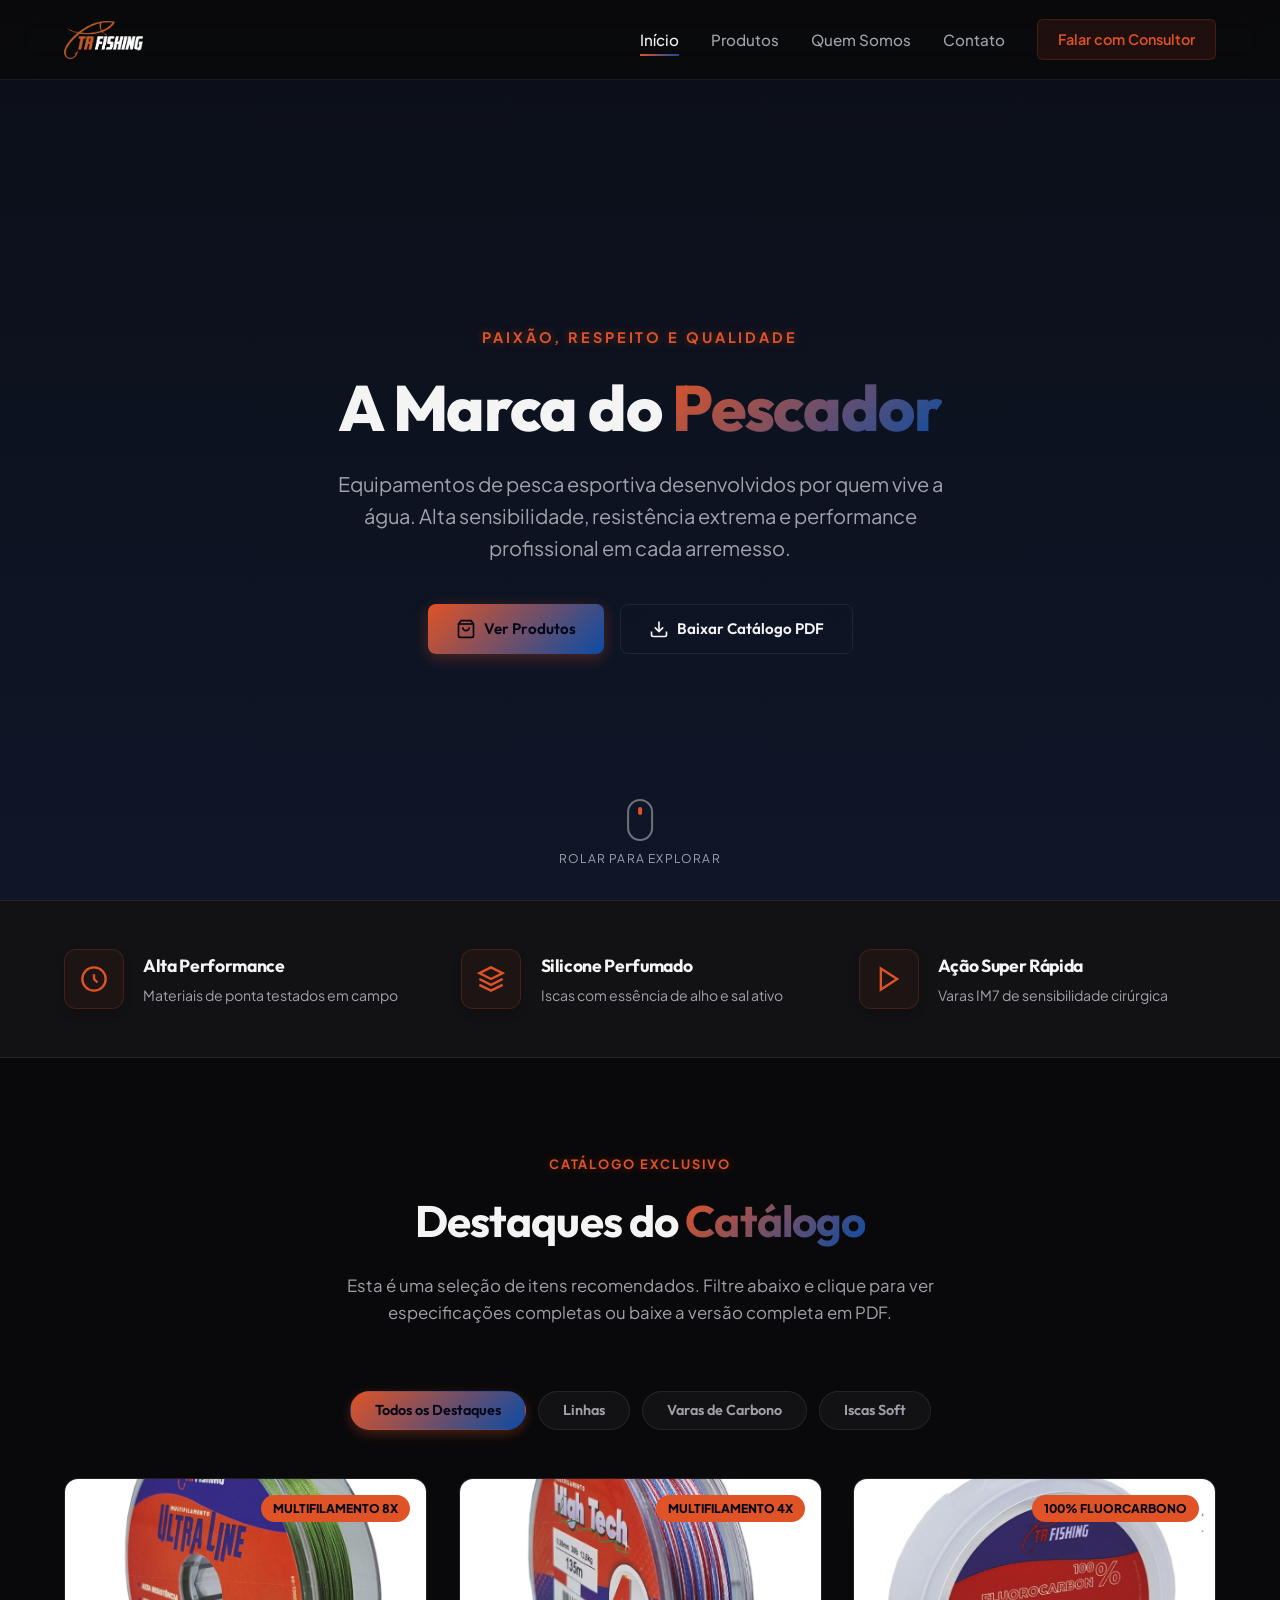
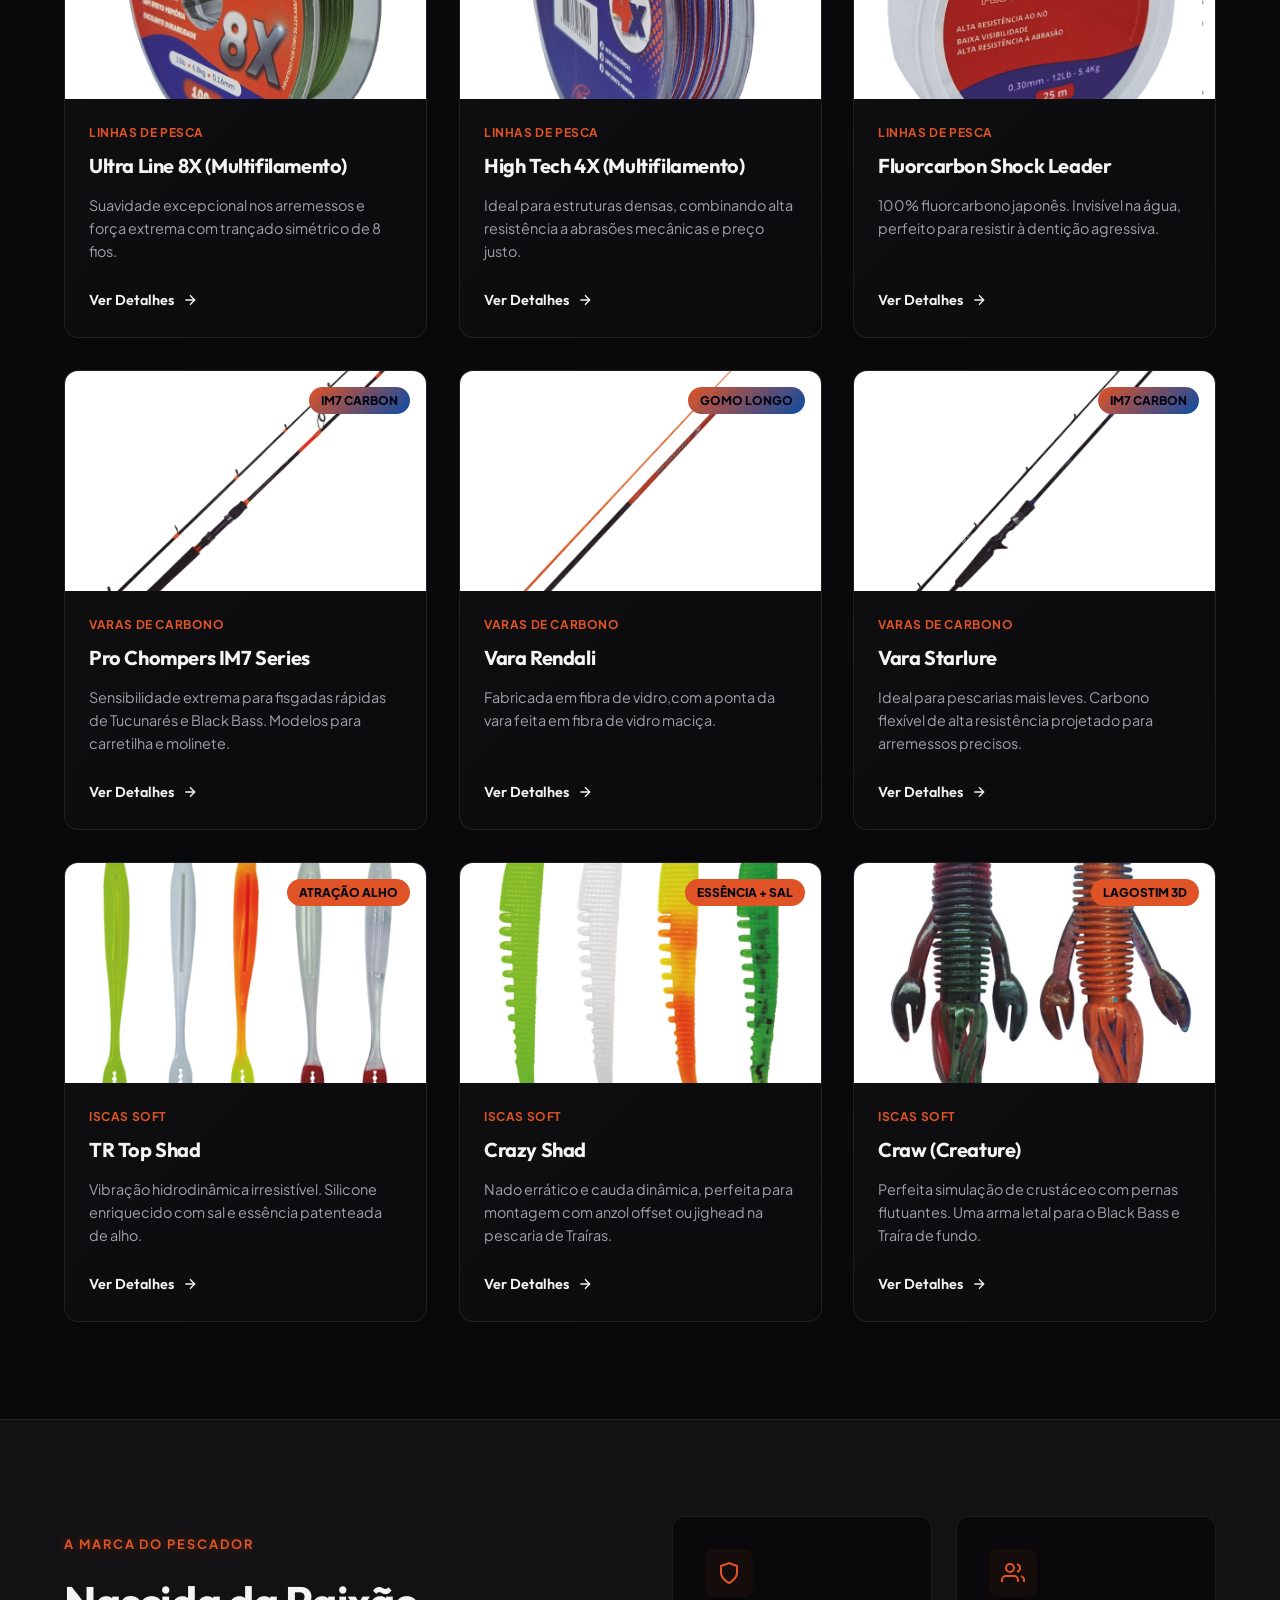
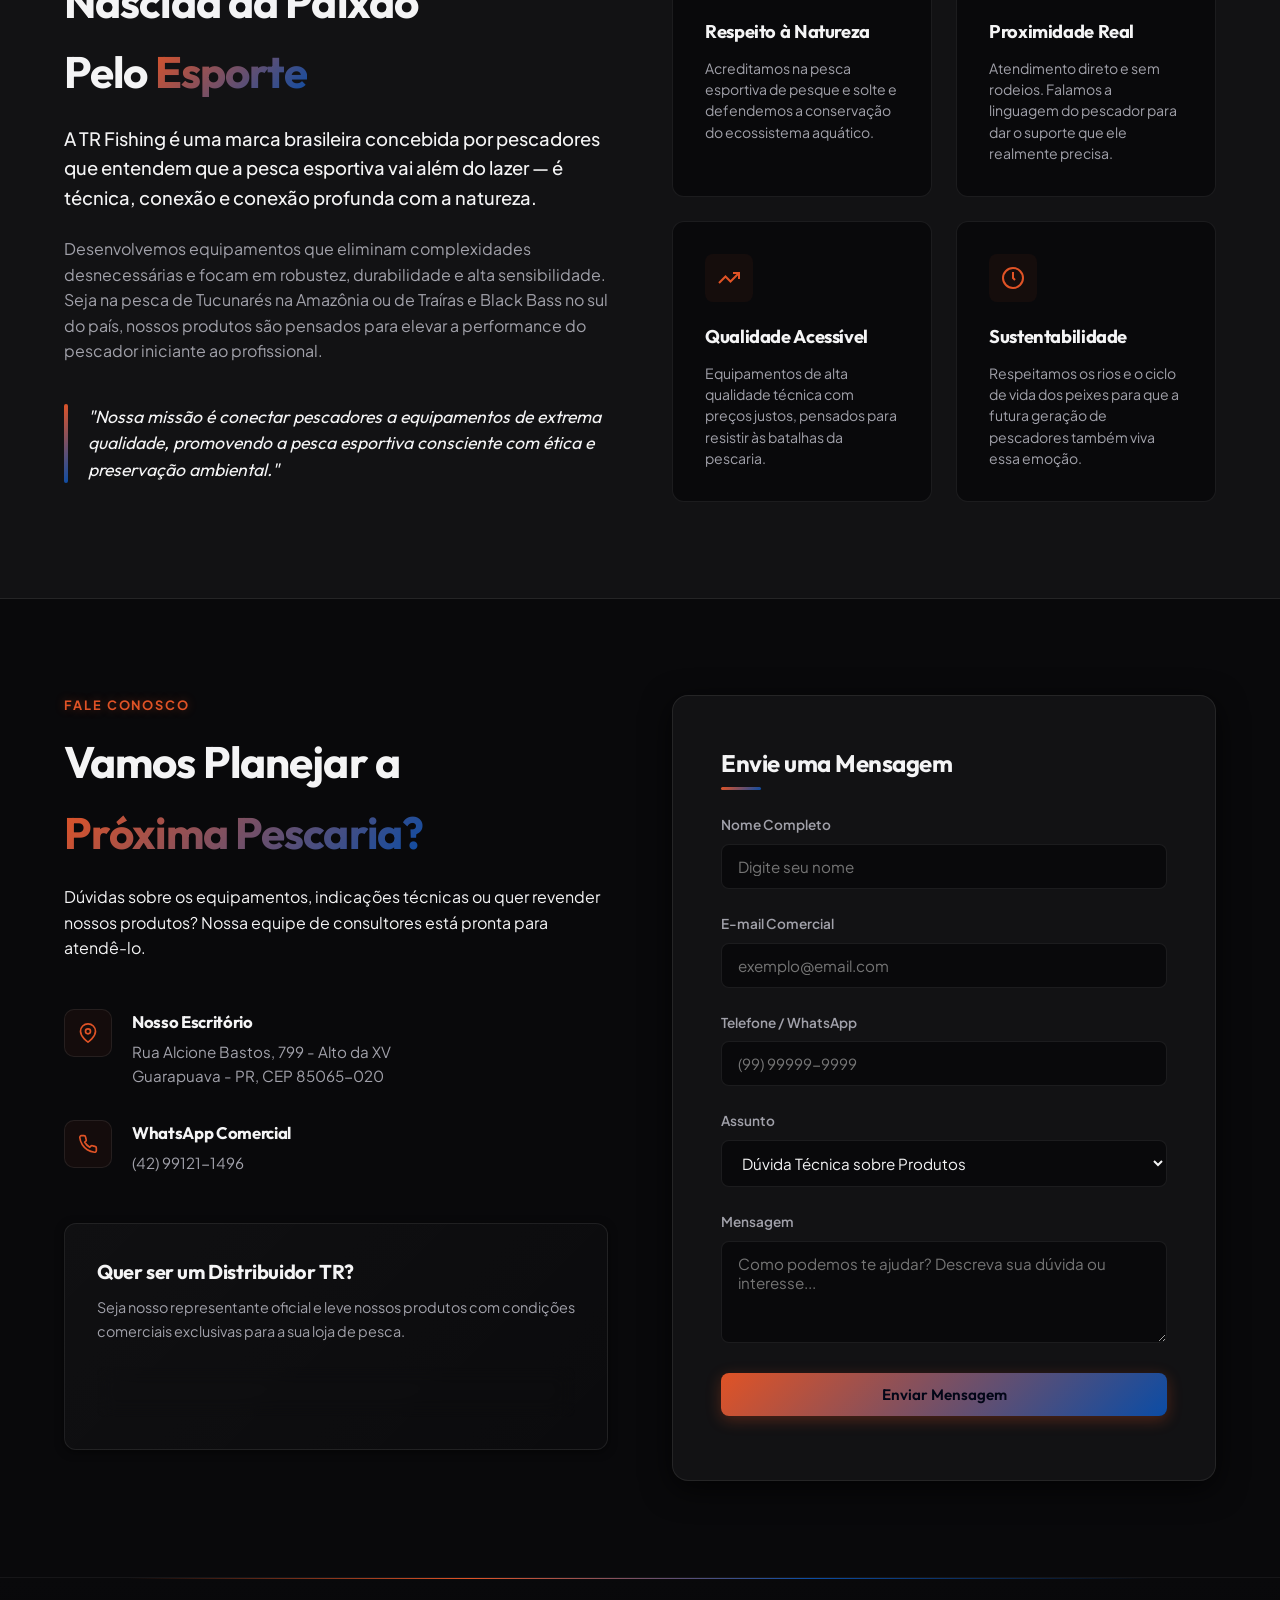
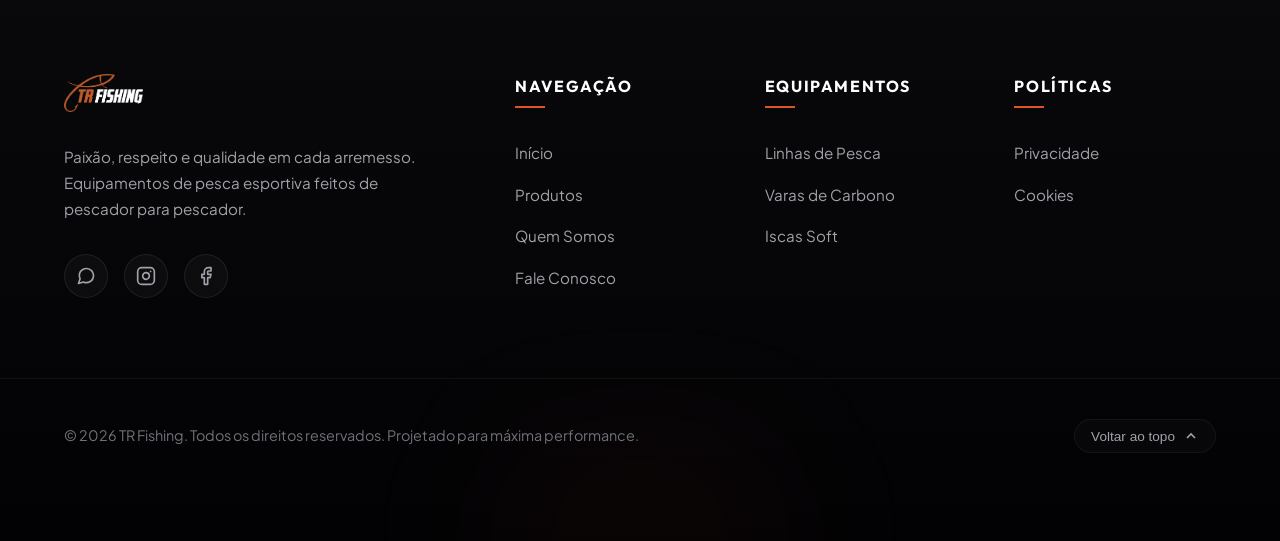
==== commit c342d2a1: "feat: add comprehensive product asset library and update product catalog images and footer styles" ====
--- a/index.html
+++ b/index.html
@@ -23,6 +23,9 @@
     <link rel="preconnect" href="https://fonts.gstatic.com" crossorigin>
     <link href="https://fonts.googleapis.com/css2?family=Outfit:wght@300;400;500;600;700;800&family=Plus+Jakarta+Sans:wght@300;400;500;600;700&display=swap" rel="stylesheet">
 
+    <!-- Favicon -->
+    <link rel="icon" type="image/png" href="assets/favicon.png?v=2">
+
     <link rel="stylesheet" href="index.css">
 </head>
 <body>
@@ -31,8 +34,7 @@
     <header class="navbar-header" id="navbar">
         <div class="nav-container">
             <a href="#home" class="logo-area">
-                <span class="logo-icon">TR</span>
-                <span class="logo-text">FISHING</span>
+                <img src="assets/logo.png" alt="TR Fishing Logo" class="logo-img">
             </a>
             
             <!-- Mobile Menu Toggle Button -->
@@ -59,7 +61,7 @@
 
     <!-- Hero Section -->
     <section class="hero-section" id="home">
-        <div class="hero-bg" style="background-image: linear-gradient(to bottom, rgba(15, 23, 42, 0.4), rgba(15, 23, 42, 0.95)), url('assets/hero_background.png');"></div>
+        <div class="hero-bg" style="background-image: linear-gradient(to bottom, rgba(15, 23, 42, 0.4), rgba(15, 23, 42, 0.95)), url('assets/Gemini_Generated_Image_4g88w4g88w4g88w4.png');"></div>
         <div class="hero-content container">
             <span class="hero-tagline glow-text">PAIXÃO, RESPEITO E QUALIDADE</span>
             <h1 class="hero-title animate-text">A Marca do <span class="gradient-text">Pescador</span></h1>
@@ -83,6 +85,9 @@
             </span>
             <span class="label">Rolar para explorar</span>
         </div>
+        
+        <!-- Premium Angled SVG Divider -->
+        
     </section>
 
     <!-- Quick Highlights Info Bar -->
@@ -122,13 +127,13 @@
     <section class="products-section container" id="produtos">
         <div class="section-header text-center">
             <span class="section-tag glow-text">CATÁLOGO EXCLUSIVO</span>
-            <h2 class="section-title">Equipamentos de <span class="gradient-text">Elite</span></h2>
-            <p class="section-subtitle">Filtre por categoria e descubra as especificações completas das nossas linhas, varas de pesca e iscas artificiais.</p>
+            <h2 class="section-title">Destaques do <span class="gradient-text">Catálogo</span></h2>
+            <p class="section-subtitle">Esta é uma seleção de itens recomendados. Filtre abaixo e clique para ver especificações completas ou baixe a versão completa em PDF.</p>
         </div>
 
         <!-- Filter Controls -->
         <div class="filter-controls">
-            <button class="filter-btn active" data-filter="all">Todos</button>
+            <button class="filter-btn active" data-filter="all">Todos os Destaques</button>
             <button class="filter-btn" data-filter="linhas">Linhas</button>
             <button class="filter-btn" data-filter="varas">Varas de Carbono</button>
             <button class="filter-btn" data-filter="iscas">Iscas Soft</button>
@@ -141,8 +146,8 @@
             <!-- Card 1 -->
             <div class="product-card" data-category="linhas" data-animate="fade-in">
                 <div class="product-img-wrapper">
-                    <img src="assets/product_line.png" alt="Linha Ultra Line 8X" class="product-image">
-                    <span class="product-badge">Destaque</span>
+                    <img src="assets/product_ultraline_8x.png" alt="Linha Ultra Line 8X" class="product-image">
+                    <span class="product-badge">Multifilamento 8X</span>
                 </div>
                 <div class="product-info">
                     <span class="product-category-tag">Linhas de Pesca</span>
@@ -158,7 +163,8 @@
             <!-- Card 2 -->
             <div class="product-card" data-category="linhas" data-animate="fade-in">
                 <div class="product-img-wrapper">
-                    <img src="assets/product_line.png" alt="Linha High Tech 4X" class="product-image">
+                    <img src="assets/product_hightech_4x_multicolor.png" alt="Linha High Tech 4X" class="product-image">
+                    <span class="product-badge">Multifilamento 4X</span>
                 </div>
                 <div class="product-info">
                     <span class="product-category-tag">Linhas de Pesca</span>
@@ -174,7 +180,8 @@
             <!-- Card 3 -->
             <div class="product-card" data-category="linhas" data-animate="fade-in">
                 <div class="product-img-wrapper">
-                    <img src="assets/product_line.png" alt="Fluorcarbon Shock Leader" class="product-image">
+                    <img src="assets/product_fluorcarbon.png" alt="Fluorcarbon Shock Leader" class="product-image">
+                    <span class="product-badge">100% Fluorcarbono</span>
                 </div>
                 <div class="product-info">
                     <span class="product-category-tag">Linhas de Pesca</span>
@@ -190,7 +197,7 @@
             <!-- Card 4 -->
             <div class="product-card" data-category="varas" data-animate="fade-in">
                 <div class="product-img-wrapper">
-                    <img src="assets/product_rod.png" alt="Vara Pro Chompers" class="product-image">
+                    <img src="assets/product_pro_chompers_spin.png" alt="Vara Pro Chompers" class="product-image">
                     <span class="product-badge accent">IM7 Carbon</span>
                 </div>
                 <div class="product-info">
@@ -207,13 +214,14 @@
             <!-- Card 5 -->
             <div class="product-card" data-category="varas" data-animate="fade-in">
                 <div class="product-img-wrapper">
-                    <img src="assets/product_rod.png" alt="Vara Rendali" class="product-image">
+                    <img src="assets/product_rendalli.png" alt="Vara Rendali" class="product-image">
+                    <span class="product-badge accent">Gomo Longo</span>
                 </div>
                 <div class="product-info">
                     <span class="product-category-tag">Varas de Carbono</span>
                     <h3 class="product-name">Vara Rendali</h3>
-                    <p class="product-short-desc">Conforto com cabo de cortiça premium combinados a um blank rígido e sensível para pesca com iscas artificiais.</p>
-                    <button class="btn-detail" onclick="openProductDetail('rendali')">
+                    <p class="product-short-desc">Fabricada em fibra de vidro,com a ponta da vara feita em fibra de vidro maciça.</p>
+                    <button class="btn-detail" onclick="openProductDetail('rendalli')">
                         Ver Detalhes
                         <svg viewBox="0 0 24 24" width="16" height="16" fill="none" stroke="currentColor" stroke-width="2"><line x1="5" y1="12" x2="19" y2="12"/><polyline points="12 5 19 12 12 19"/></svg>
                     </button>
@@ -223,7 +231,8 @@
             <!-- Card 6 -->
             <div class="product-card" data-category="varas" data-animate="fade-in">
                 <div class="product-img-wrapper">
-                    <img src="assets/product_rod.png" alt="Vara Starlure" class="product-image">
+                    <img src="assets/product_starlure.png" alt="Vara Starlure" class="product-image">
+                    <span class="product-badge accent">IM7 Carbon</span>
                 </div>
                 <div class="product-info">
                     <span class="product-category-tag">Varas de Carbono</span>
@@ -239,7 +248,7 @@
             <!-- Card 7 -->
             <div class="product-card" data-category="iscas" data-animate="fade-in">
                 <div class="product-img-wrapper">
-                    <img src="assets/product_bait.png" alt="Isca Soft TR Top Shad" class="product-image">
+                    <img src="assets/product_top_shad.png" alt="Isca Soft TR Top Shad" class="product-image">
                     <span class="product-badge">Atração Alho</span>
                 </div>
                 <div class="product-info">
@@ -256,8 +265,8 @@
             <!-- Card 8 -->
             <div class="product-card" data-category="iscas" data-animate="fade-in">
                 <div class="product-img-wrapper">
-                    <img src="assets/product_bait.png" alt="Isca Soft Crazy Shad" class="product-image">
-                    <span class="product-badge">Atração Alho</span>
+                    <img src="assets/product_crazy_shad.png" alt="Isca Soft Crazy Shad" class="product-image">
+                    <span class="product-badge">Essência + Sal</span>
                 </div>
                 <div class="product-info">
                     <span class="product-category-tag">Iscas Soft</span>
@@ -273,7 +282,8 @@
             <!-- Card 9 -->
             <div class="product-card" data-category="iscas" data-animate="fade-in">
                 <div class="product-img-wrapper">
-                    <img src="assets/product_bait.png" alt="Isca Soft Craw" class="product-image">
+                    <img src="assets/product_craw.png" alt="Isca Soft Craw" class="product-image">
+                    <span class="product-badge">Lagostim 3D</span>
                 </div>
                 <div class="product-info">
                     <span class="product-category-tag">Iscas Soft</span>
@@ -285,7 +295,45 @@
                     </button>
                 </div>
             </div>
-            
+        </div> <!-- Close products-grid -->
+
+        <!-- Linhas Carousel Wrapper -->
+        <div class="carousel-wrapper" id="linhas-carousel-wrapper" style="display: none;">
+            <button class="carousel-arrow prev" onclick="scrollCarousel('linhas-carousel', -1)" aria-label="Anterior">
+                <svg viewBox="0 0 24 24" width="24" height="24" fill="none" stroke="currentColor" stroke-width="2.5"><polyline points="15 18 9 12 15 6"/></svg>
+            </button>
+            <div class="carousel-track" id="linhas-carousel">
+                <!-- Dynamic cards populated by JavaScript -->
+            </div>
+            <button class="carousel-arrow next" onclick="scrollCarousel('linhas-carousel', 1)" aria-label="Próximo">
+                <svg viewBox="0 0 24 24" width="24" height="24" fill="none" stroke="currentColor" stroke-width="2.5"><polyline points="9 18 15 12 9 6"/></svg>
+            </button>
+        </div>
+
+        <!-- Varas Carousel Wrapper -->
+        <div class="carousel-wrapper" id="varas-carousel-wrapper" style="display: none;">
+            <button class="carousel-arrow prev" onclick="scrollCarousel('varas-carousel', -1)" aria-label="Anterior">
+                <svg viewBox="0 0 24 24" width="24" height="24" fill="none" stroke="currentColor" stroke-width="2.5"><polyline points="15 18 9 12 15 6"/></svg>
+            </button>
+            <div class="carousel-track" id="varas-carousel">
+                <!-- Dynamic cards populated by JavaScript -->
+            </div>
+            <button class="carousel-arrow next" onclick="scrollCarousel('varas-carousel', 1)" aria-label="Próximo">
+                <svg viewBox="0 0 24 24" width="24" height="24" fill="none" stroke="currentColor" stroke-width="2.5"><polyline points="9 18 15 12 9 6"/></svg>
+            </button>
+        </div>
+
+        <!-- Iscas Carousel Wrapper -->
+        <div class="carousel-wrapper" id="iscas-carousel-wrapper" style="display: none;">
+            <button class="carousel-arrow prev" onclick="scrollCarousel('iscas-carousel', -1)" aria-label="Anterior">
+                <svg viewBox="0 0 24 24" width="24" height="24" fill="none" stroke="currentColor" stroke-width="2.5"><polyline points="15 18 9 12 15 6"/></svg>
+            </button>
+            <div class="carousel-track" id="iscas-carousel">
+                <!-- Dynamic cards populated by JavaScript -->
+            </div>
+            <button class="carousel-arrow next" onclick="scrollCarousel('iscas-carousel', 1)" aria-label="Próximo">
+                <svg viewBox="0 0 24 24" width="24" height="24" fill="none" stroke="currentColor" stroke-width="2.5"><polyline points="9 18 15 12 9 6"/></svg>
+            </button>
         </div>
     </section>
 
@@ -435,37 +483,62 @@
 
     <!-- Footer -->
     <footer class="footer">
+        <div class="footer-top-line"></div>
         <div class="container footer-grid">
             <div class="footer-brand">
-                <a href="#home" class="logo-area">
-                    <span class="logo-icon">TR</span>
-                    <span class="logo-text">FISHING</span>
+                <a href="index.html#home" class="logo-area">
+                    <img src="assets/logo.png" alt="TR Fishing Logo" class="logo-img">
                 </a>
-                <p class="footer-desc">Paixão, respeito e qualidade em cada arremesso. A marca feita de pescador para pescador.</p>
+                <p class="footer-desc">Paixão, respeito e qualidade em cada arremesso. Equipamentos de pesca esportiva feitos de pescador para pescador.</p>
+                <div class="footer-socials">
+                    <a href="https://wa.me/5542991211496" target="_blank" aria-label="WhatsApp">
+                        <svg viewBox="0 0 24 24" width="20" height="20" fill="none" stroke="currentColor" stroke-width="2" stroke-linecap="round" stroke-linejoin="round"><path d="M21 11.5a8.38 8.38 0 0 1-.9 3.8 8.5 8.5 0 0 1-7.6 4.7 8.38 8.38 0 0 1-3.8-.9L3 21l1.9-5.7a8.38 8.38 0 0 1-.9-3.8 8.5 8.5 0 0 1 4.7-7.6 8.38 8.38 0 0 1 3.8-.9h.5a8.48 8.48 0 0 1 8 8v.5z"/></svg>
+                    </a>
+                    <a href="https://www.instagram.com/tr_fishing_oficial" target="_blank" aria-label="Instagram">
+                        <svg viewBox="0 0 24 24" width="20" height="20" fill="none" stroke="currentColor" stroke-width="2" stroke-linecap="round" stroke-linejoin="round"><rect x="2" y="2" width="20" height="20" rx="5" ry="5"/><path d="M16 11.37A4 4 0 1 1 12.63 8 4 4 0 0 1 16 11.37z"/><line x1="17.5" y1="6.5" x2="17.51" y2="6.5"/></svg>
+                    </a>
+                    <a href="https://www.facebook.com/trfishing" target="_blank" aria-label="Facebook">
+                        <svg viewBox="0 0 24 24" width="20" height="20" fill="none" stroke="currentColor" stroke-width="2" stroke-linecap="round" stroke-linejoin="round"><path d="M18 2h-3a5 5 0 0 0-5 5v3H7v4h3v8h4v-8h3l1-4h-4V7a1 1 0 0 1 1-1h3z"/></svg>
+                    </a>
+                </div>
             </div>
             
             <div class="footer-links">
                 <h4>Navegação</h4>
                 <ul>
-                    <li><a href="#home">Início</a></li>
-                    <li><a href="#produtos">Produtos</a></li>
-                    <li><a href="#quem-somos">Quem Somos</a></li>
-                    <li><a href="#contato">Fale Conosco</a></li>
+                    <li><a href="index.html#home">Início</a></li>
+                    <li><a href="index.html#produtos">Produtos</a></li>
+                    <li><a href="index.html#quem-somos">Quem Somos</a></li>
+                    <li><a href="index.html#contato">Fale Conosco</a></li>
                 </ul>
             </div>
 
             <div class="footer-links">
-                <h4>Legal</h4>
+                <h4>Equipamentos</h4>
                 <ul>
-                    <li><a href="#">Política de Privacidade</a></li>
-                    <li><a href="#">Termos de Uso</a></li>
-                    <li><a href="#">Políticas de Cookies</a></li>
+                    <li><a href="index.html#produtos" onclick="filterCatalog('linhas')">Linhas de Pesca</a></li>
+                    <li><a href="index.html#produtos" onclick="filterCatalog('varas')">Varas de Carbono</a></li>
+                    <li><a href="index.html#produtos" onclick="filterCatalog('iscas')">Iscas Soft</a></li>
                 </ul>
             </div>
-        </div>
-
-        <div class="footer-bottom text-center">
-            <p>&copy; 2026 TR Fishing. Todos os direitos reservados. Projetado para máxima performance.</p>
+
+            <div class="footer-links">
+                <h4>Políticas</h4>
+                <ul>
+                    <li><a href="politica-privacidade.html">Privacidade</a></li>
+                    <li><a href="politica-cookies.html">Cookies</a></li>
+                </ul>
+            </div>
+        </div>
+
+        <div class="footer-bottom">
+            <div class="container footer-bottom-content">
+                <p>&copy; <span id="current-year">2026</span> TR Fishing. Todos os direitos reservados. <span class="footer-credit">Projetado para máxima performance.</span></p>
+                <button class="btn-back-to-top" onclick="window.scrollTo({top: 0, behavior: 'smooth'})" aria-label="Voltar ao topo">
+                    Voltar ao topo
+                    <svg viewBox="0 0 24 24" width="16" height="16" fill="none" stroke="currentColor" stroke-width="2.5"><polyline points="18 15 12 9 6 15"/></svg>
+                </button>
+            </div>
         </div>
     </footer>
 
--- a/index.css
+++ b/index.css
@@ -185,23 +185,18 @@
 .logo-area {
     display: flex;
     align-items: center;
-    gap: 0.6rem;
-    font-size: 1.4rem;
-    font-weight: 800;
-    letter-spacing: 0.05em;
-}
-
-.logo-icon {
-    background: var(--grad-primary);
-    color: #020617;
-    padding: 0.2rem 0.5rem;
-    border-radius: 4px;
-    font-size: 1.1rem;
-    font-weight: 900;
-}
-
-.logo-text {
-    font-family: var(--font-heading);
+}
+
+.logo-img {
+    height: 38px;
+    width: auto;
+    display: block;
+    object-fit: contain;
+    transition: transform var(--transition-fast);
+}
+
+.logo-area:hover .logo-img {
+    transform: scale(1.03);
 }
 
 .nav-menu {
@@ -483,14 +478,33 @@
     border: 1px solid var(--color-border);
     border-radius: 14px;
     overflow: hidden;
-    transition: all var(--transition-normal);
+    transition: border-color var(--transition-normal), box-shadow var(--transition-normal), transform 0.15s cubic-bezier(0.25, 1, 0.5, 1);
     position: relative;
     display: flex;
     flex-direction: column;
+    transform-style: preserve-3d;
+    will-change: transform;
+}
+
+.product-card::after {
+    content: '';
+    position: absolute;
+    top: 0;
+    left: 0;
+    width: 100%;
+    height: 100%;
+    background: radial-gradient(circle at var(--glare-x, 50%) var(--glare-y, 50%), rgba(255, 255, 255, 0.08) 0%, transparent 60%);
+    pointer-events: none;
+    z-index: 5;
+    opacity: 0;
+    transition: opacity var(--transition-normal);
+}
+
+.product-card:hover::after {
+    opacity: 1;
 }
 
 .product-card:hover {
-    transform: translateY(-8px);
     border-color: var(--color-primary);
     box-shadow: var(--shadow-md), 0 10px 30px rgba(224, 83, 38, 0.05);
 }
@@ -814,54 +828,290 @@
 
 /* Footer */
 .footer {
-    background-color: #030303;
+    background: linear-gradient(180deg, #09090b 0%, #020204 100%);
     border-top: 1px solid var(--color-border);
-    padding: 5rem 0 2rem;
+    padding: 6rem 0 3rem;
+    position: relative;
+    overflow: hidden;
+}
+
+.footer::before {
+    content: '';
+    position: absolute;
+    top: 0;
+    left: 50%;
+    transform: translateX(-50%);
+    width: 80%;
+    height: 1px;
+    background: linear-gradient(90deg, transparent, var(--color-primary), var(--color-secondary), transparent);
+}
+
+.footer::after {
+    content: '';
+    position: absolute;
+    bottom: -150px;
+    left: 50%;
+    transform: translateX(-50%);
+    width: 600px;
+    height: 300px;
+    background: radial-gradient(circle, rgba(224, 83, 38, 0.05) 0%, transparent 70%);
+    filter: blur(50px);
+    pointer-events: none;
+    z-index: 1;
 }
 
 .footer-grid {
     display: grid;
-    grid-template-columns: 2fr 1fr 1fr;
-    gap: 4rem;
-    margin-bottom: 4rem;
+    grid-template-columns: 2fr 1fr 1fr 1fr;
+    gap: 3rem;
+    margin-bottom: 5rem;
+    position: relative;
+    z-index: 2;
+}
+
+.footer-brand {
+    display: flex;
+    flex-direction: column;
+    align-items: flex-start;
+    text-align: left;
 }
 
 .footer-brand .logo-area {
-    margin-bottom: 1.5rem;
+    margin-bottom: 2rem;
+    display: inline-flex;
+    align-items: center;
+    gap: 0.5rem;
 }
 
 .footer-desc {
     color: var(--color-text-secondary);
     font-size: 0.95rem;
-    max-width: 320px;
+    line-height: 1.7;
+    margin-bottom: 2rem;
+    max-width: 380px;
+}
+
+.footer-socials {
+    display: flex;
+    gap: 1rem;
+}
+
+.footer-socials a {
+    width: 44px;
+    height: 44px;
+    border-radius: 50%;
+    background: rgba(255, 255, 255, 0.03);
+    border: 1px solid rgba(255, 255, 255, 0.08);
+    color: var(--color-text-secondary);
+    display: flex;
+    align-items: center;
+    justify-content: center;
+    transition: all var(--transition-fast);
+}
+
+.footer-socials a:hover {
+    color: #fff;
+    background: var(--color-primary);
+    border-color: var(--color-primary);
+    transform: translateY(-4px) scale(1.05);
+    box-shadow: var(--shadow-glow);
 }
 
 .footer-links h4 {
-    font-size: 1.1rem;
-    margin-bottom: 1.5rem;
+    font-size: 1rem;
+    text-transform: uppercase;
+    letter-spacing: 0.1em;
+    margin-bottom: 2rem;
+    color: #fff;
+    position: relative;
+    padding-bottom: 0.5rem;
+}
+
+.footer-links h4::after {
+    content: '';
+    position: absolute;
+    bottom: 0;
+    left: 0;
+    width: 30px;
+    height: 2px;
+    background: var(--color-primary);
 }
 
 .footer-links ul {
     display: flex;
     flex-direction: column;
-    gap: 0.75rem;
+    gap: 1rem;
 }
 
 .footer-links a {
     color: var(--color-text-secondary);
+    font-size: 0.95rem;
+    position: relative;
+    display: inline-block;
+    transition: color var(--transition-fast);
+}
+
+.footer-links a::after {
+    content: '';
+    position: absolute;
+    bottom: -2px;
+    left: 0;
+    width: 0;
+    height: 1px;
+    background-color: var(--color-primary);
+    transition: width var(--transition-fast);
+}
+
+.footer-links a:hover {
+    color: #fff;
+}
+
+.footer-links a:hover::after {
+    width: 100%;
+}
+
+.footer-bottom {
+    border-top: 1px solid rgba(255, 255, 255, 0.05);
+    padding: 2.5rem 0;
+    color: var(--color-text-muted);
     font-size: 0.9rem;
-}
-
-.footer-links a:hover {
-    color: var(--color-primary);
-    padding-left: 4px;
-}
-
-.footer-bottom {
-    border-top: 1px solid var(--color-border);
-    padding-top: 2rem;
-    color: var(--color-text-muted);
+    position: relative;
+    z-index: 2;
+}
+
+.footer-bottom-content {
+    display: flex;
+    justify-content: space-between;
+    align-items: center;
+    flex-wrap: nowrap;
+    gap: 1.5rem;
+}
+
+.footer-bottom p {
+    margin: 0;
+}
+
+.btn-back-to-top {
+    background: rgba(255, 255, 255, 0.02);
+    border: 1px solid rgba(255, 255, 255, 0.05);
+    padding: 0.5rem 1rem;
+    border-radius: 30px;
     font-size: 0.85rem;
+    color: var(--color-text-secondary);
+    cursor: pointer;
+    display: inline-flex;
+    align-items: center;
+    gap: 0.5rem;
+    transition: all var(--transition-fast);
+}
+
+.btn-back-to-top:hover {
+    color: #fff;
+    background: rgba(255, 255, 255, 0.05);
+    border-color: rgba(255, 255, 255, 0.2);
+    transform: translateY(-2px);
+}
+
+/* Carousel Styles */
+.carousel-wrapper {
+    position: relative;
+    width: 100%;
+    margin-top: 2rem;
+    padding: 0 1rem;
+    display: none; /* Controlled by JS */
+    opacity: 0;
+    transform: scale(0.98);
+    transition: opacity var(--transition-normal), transform var(--transition-normal);
+}
+
+.carousel-track {
+    display: flex;
+    overflow-x: auto;
+    scroll-behavior: smooth;
+    scroll-snap-type: x mandatory;
+    gap: 2rem;
+    padding: 1.5rem 0.5rem;
+    scrollbar-width: none; /* Firefox */
+}
+
+.carousel-track::-webkit-scrollbar {
+    display: none; /* Chrome, Safari, Opera */
+}
+
+.carousel-card {
+    flex: 0 0 calc(33.333% - 1.333rem); /* 3 cards on desktop */
+    min-width: 290px;
+    scroll-snap-align: start;
+    height: 100%;
+}
+
+.carousel-arrow {
+    position: absolute;
+    top: 50%;
+    transform: translateY(-50%);
+    width: 52px;
+    height: 52px;
+    border-radius: 50%;
+    background: rgba(9, 9, 11, 0.75);
+    backdrop-filter: blur(12px);
+    border: 1px solid rgba(255, 255, 255, 0.1);
+    color: var(--color-text-primary);
+    display: flex;
+    align-items: center;
+    justify-content: center;
+    cursor: pointer;
+    z-index: 10;
+    transition: all var(--transition-fast);
+    box-shadow: var(--shadow-sm);
+}
+
+.carousel-arrow:hover {
+    background: var(--color-primary);
+    border-color: var(--color-primary);
+    color: #fff;
+    box-shadow: var(--shadow-glow);
+    transform: translateY(-50%) scale(1.1);
+}
+
+.carousel-arrow:active {
+    transform: translateY(-50%) scale(0.95);
+}
+
+.carousel-arrow.prev {
+    left: -1.5rem;
+}
+
+.carousel-arrow.next {
+    right: -1.5rem;
+}
+
+/* Responsive Overrides for Carousel */
+@media (max-width: 992px) {
+    .carousel-card {
+        flex: 0 0 calc(50% - 1rem); /* 2 cards on tablet */
+    }
+    .carousel-arrow.prev {
+        left: -0.5rem;
+    }
+    .carousel-arrow.next {
+        right: -0.5rem;
+    }
+}
+
+@media (max-width: 600px) {
+    .carousel-card {
+        flex: 0 0 100%; /* 1 card on mobile */
+    }
+    .carousel-arrow {
+        width: 44px;
+        height: 44px;
+    }
+    .carousel-arrow.prev {
+        left: -0.25rem;
+    }
+    .carousel-arrow.next {
+        right: -0.25rem;
+    }
 }
 
 /* Glassmorphic Product Detail Modal */
@@ -943,12 +1193,13 @@
     display: flex;
     align-items: center;
     justify-content: center;
+    padding: 1.5rem;
 }
 
 .modal-product-img {
     width: 100%;
     height: 100%;
-    object-fit: cover;
+    object-fit: contain;
 }
 
 .modal-info-area {
@@ -998,6 +1249,8 @@
 .spec-row {
     display: flex;
     justify-content: space-between;
+    align-items: flex-start;
+    gap: 1.5rem;
     font-size: 0.9rem;
     padding-bottom: 0.5rem;
     border-bottom: 1px dashed var(--color-border);
@@ -1006,11 +1259,26 @@
 .spec-label {
     color: var(--color-text-secondary);
     font-weight: 500;
+    flex-shrink: 0;
+    max-width: 45%;
 }
 
 .spec-value {
     color: var(--color-text-primary);
     font-weight: 600;
+    text-align: right;
+}
+
+@media (max-width: 576px) {
+    .spec-row {
+        flex-direction: column;
+        align-items: stretch;
+        gap: 0.25rem;
+    }
+    
+    .spec-value {
+        text-align: left;
+    }
 }
 
 /* Animations Trigger */
@@ -1101,8 +1369,93 @@
         grid-template-columns: 1fr;
         gap: 3rem;
     }
+
+    .footer-bottom-content {
+        flex-wrap: wrap;
+        flex-direction: column;
+        text-align: center;
+        justify-content: center;
+        gap: 1rem;
+        font-size: 0.85rem;
+    }
+
+    .footer-credit {
+        display: block;
+        margin-top: 0.4rem;
+    }
+
+    .btn-back-to-top {
+        margin: 0 auto;
+    }
     
     .contact-form-wrapper {
         padding: 2rem;
     }
 }
+
+/* Custom Scrollbar */
+::-webkit-scrollbar {
+    width: 10px;
+}
+::-webkit-scrollbar-track {
+    background: #09090b;
+}
+::-webkit-scrollbar-thumb {
+    background: linear-gradient(180deg, var(--color-primary) 0%, var(--color-secondary) 100%);
+    border-radius: 5px;
+    border: 2px solid #09090b;
+}
+::-webkit-scrollbar-thumb:hover {
+    background: var(--color-primary-hover);
+}
+
+/* Hero Divider Styling */
+.hero-divider {
+    position: absolute;
+    bottom: -1px;
+    left: 0;
+    width: 100%;
+    overflow: hidden;
+    line-height: 0;
+    transform: rotate(180deg);
+    z-index: 5;
+}
+.hero-divider svg {
+    position: relative;
+    display: block;
+    width: calc(100% + 1.3px);
+    height: 45px;
+}
+.hero-divider path {
+    fill: var(--color-bg-base);
+}
+
+/* Premium Product Card Glowing Hover Effects */
+.product-card {
+    position: relative;
+}
+.product-card::before {
+    content: '';
+    position: absolute;
+    top: 0;
+    left: 0;
+    width: 100%;
+    height: 100%;
+    border-radius: 14px;
+    background: linear-gradient(135deg, var(--color-primary), var(--color-secondary));
+    z-index: -1;
+    opacity: 0;
+    transition: opacity var(--transition-normal);
+}
+.product-card:hover::before {
+    opacity: 0.15;
+    filter: blur(10px);
+}
+.product-card:hover {
+    box-shadow: 0 10px 40px rgba(224, 83, 38, 0.15), var(--shadow-md);
+}
+
+/* Smooth active state transitions */
+.btn-primary:active, .btn-secondary:active {
+    transform: scale(0.98);
+}
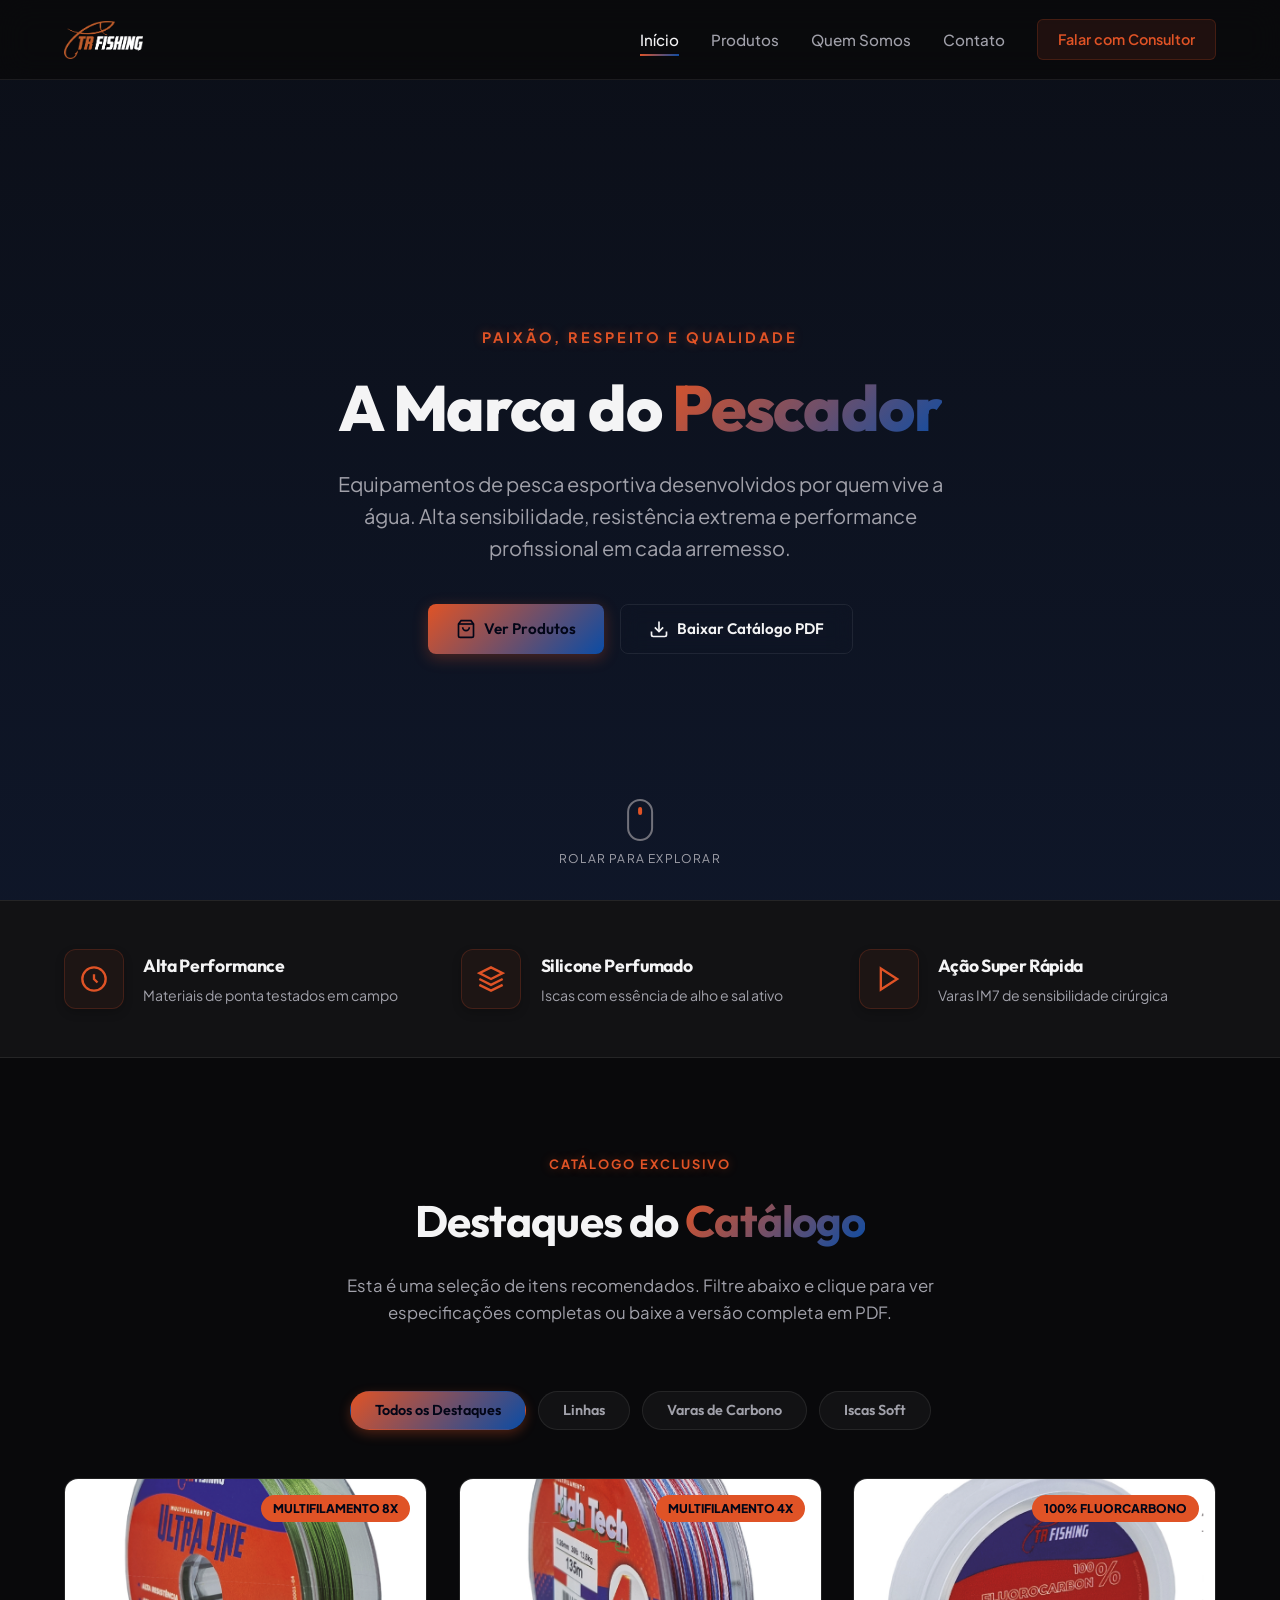
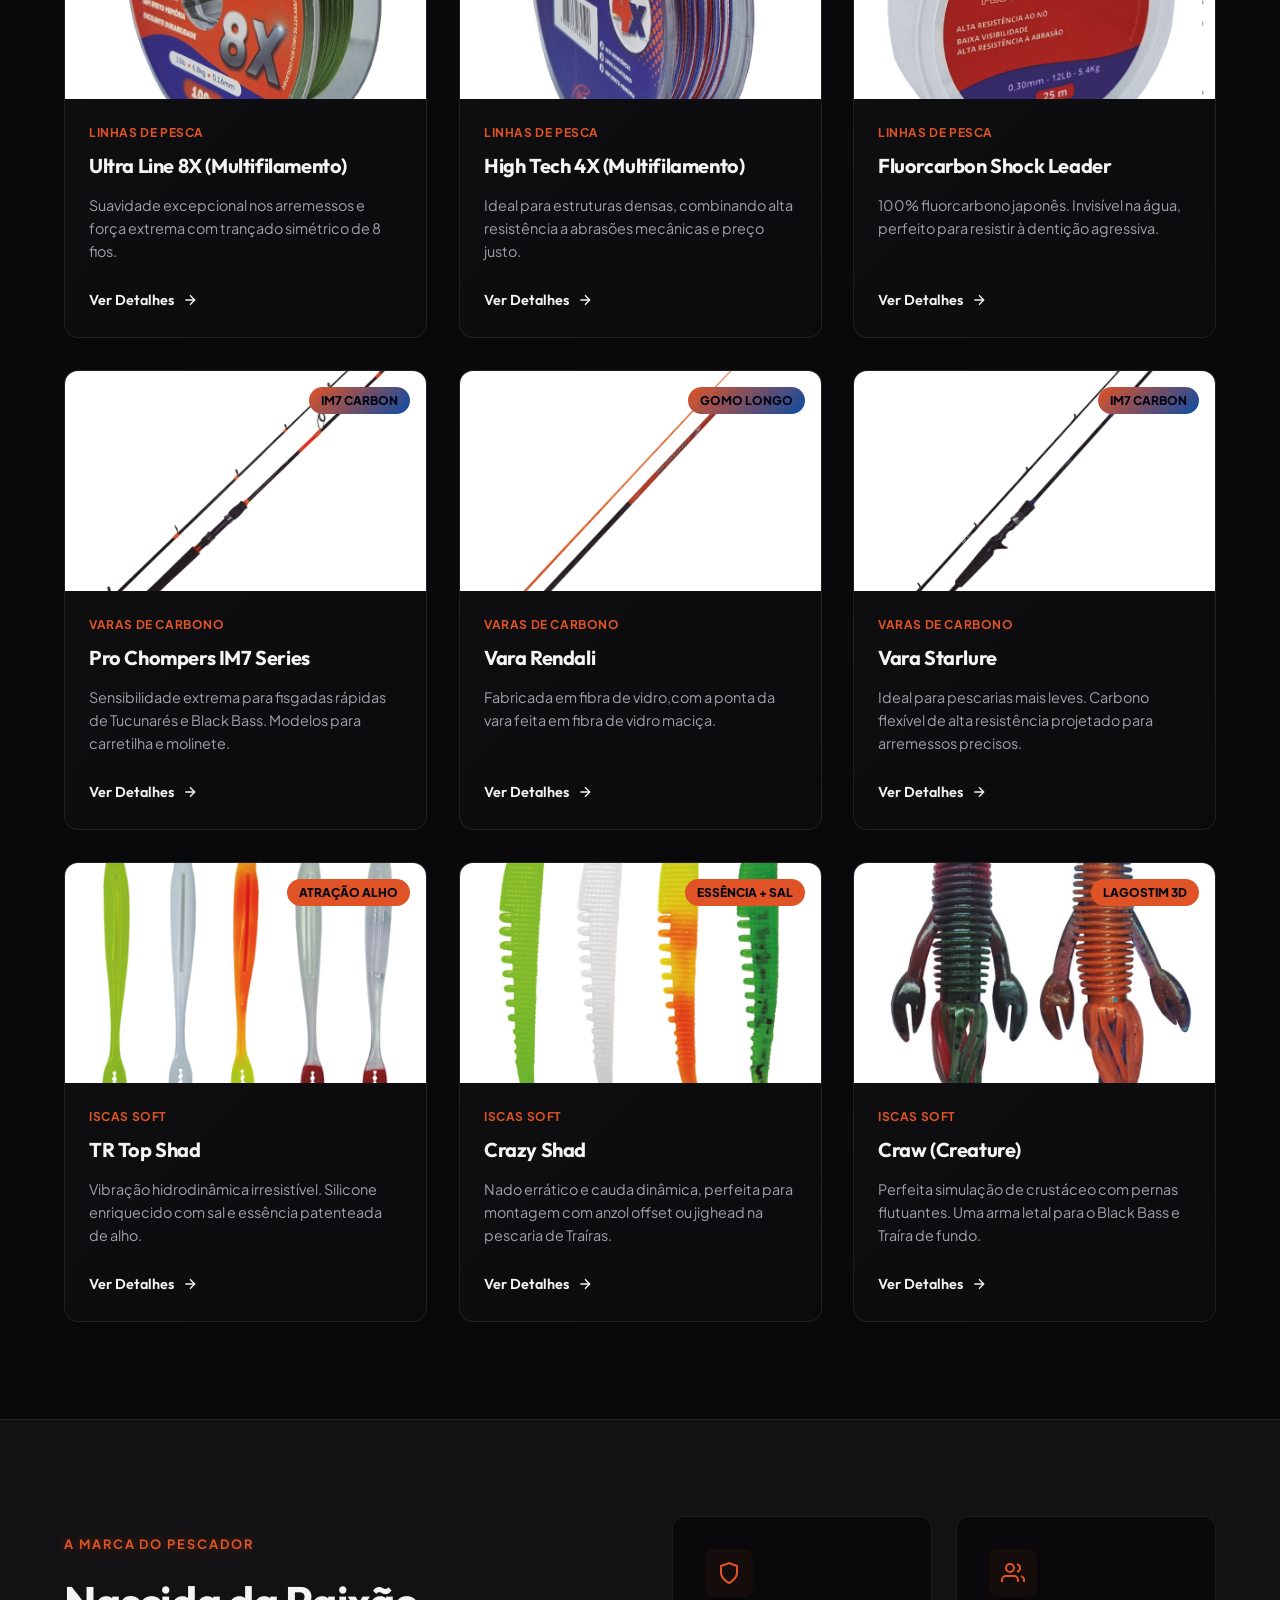
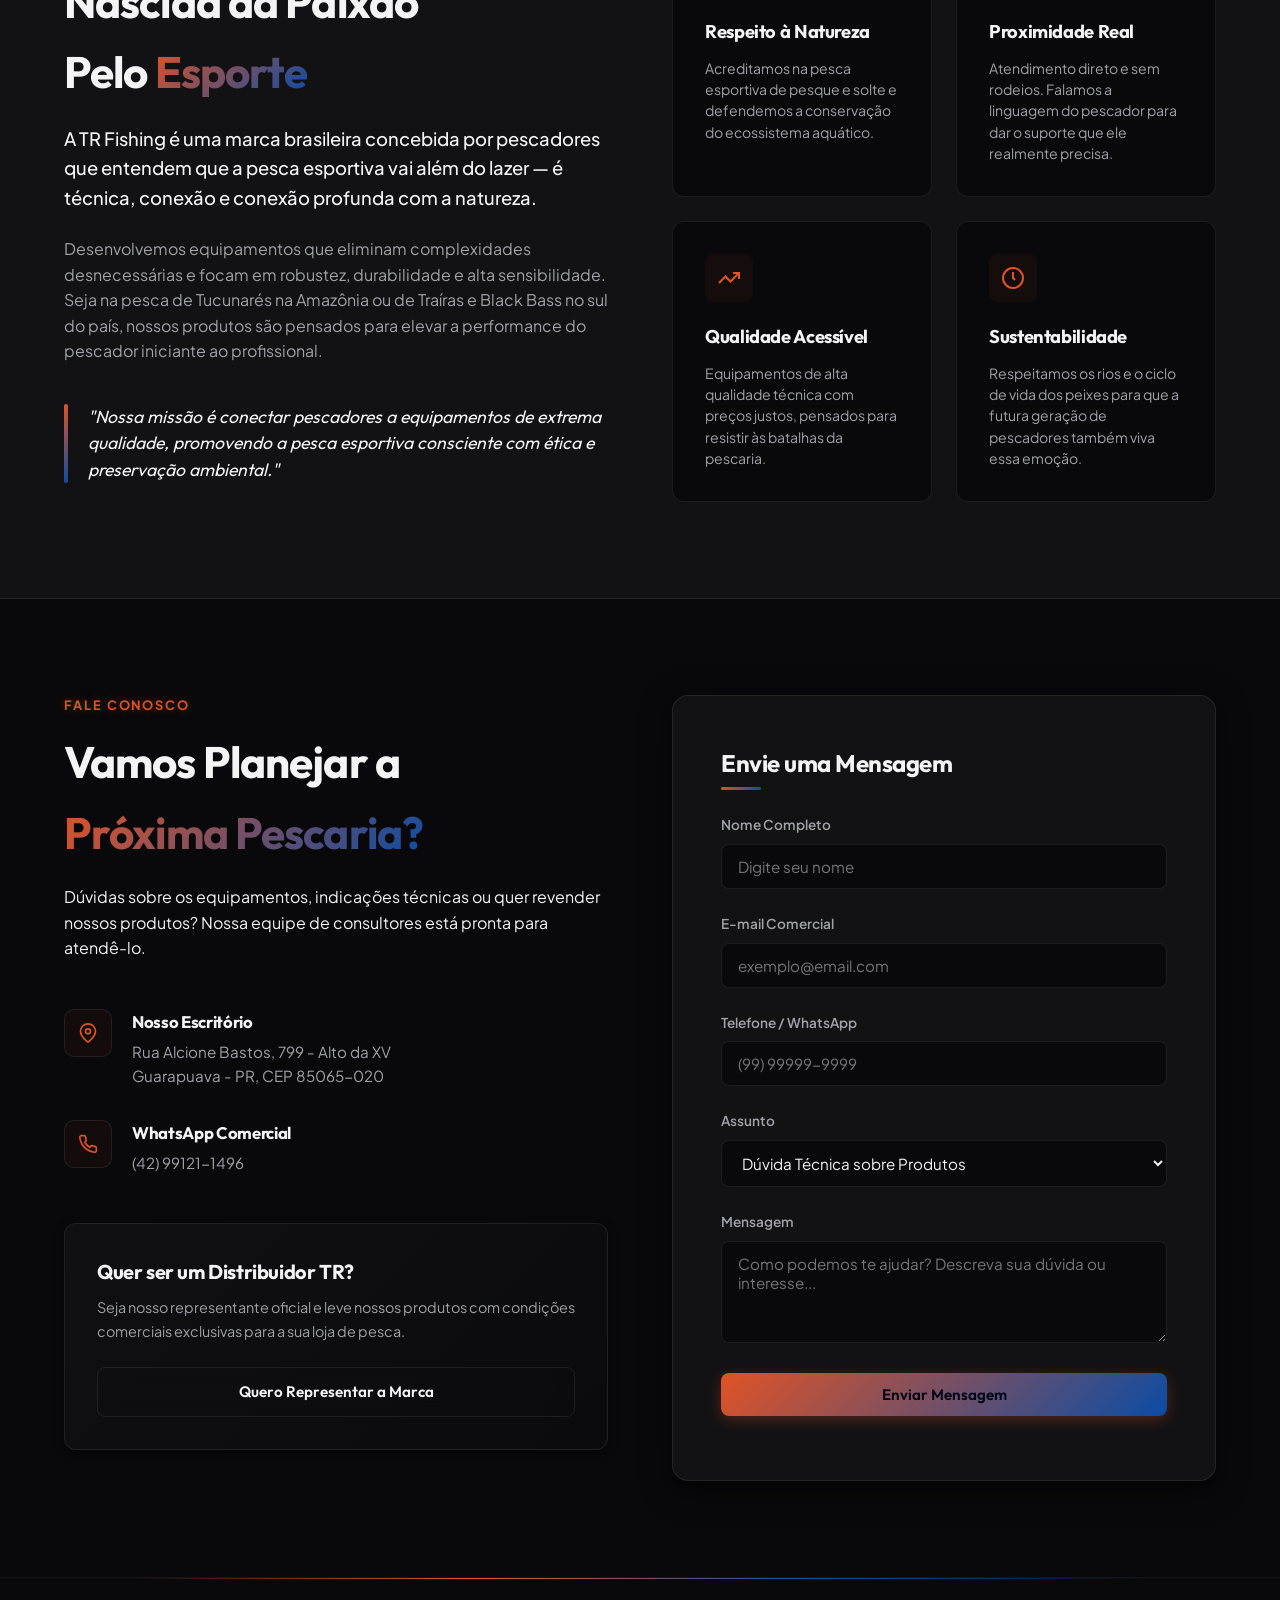
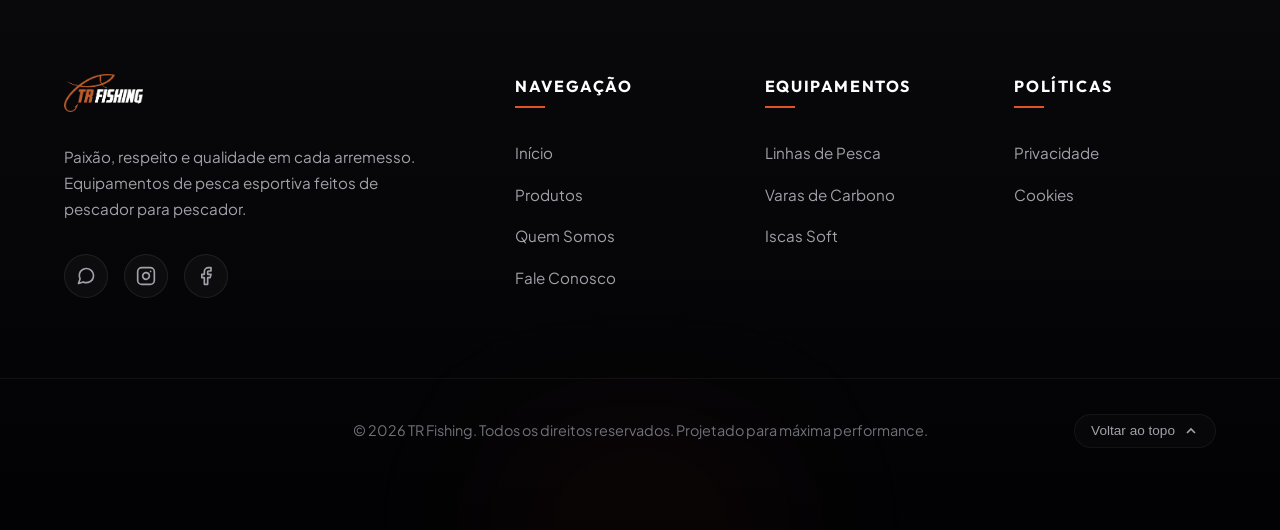
==== commit 5af50381: "refactor: melhora responsividade no mobile e tablet, simplifica rodapé e otimiza menu" ====
--- a/index.html
+++ b/index.html
@@ -503,7 +503,7 @@
                 </div>
             </div>
             
-            <div class="footer-links">
+            <div class="footer-links footer-nav">
                 <h4>Navegação</h4>
                 <ul>
                     <li><a href="index.html#home">Início</a></li>
@@ -513,7 +513,7 @@
                 </ul>
             </div>
 
-            <div class="footer-links">
+            <div class="footer-links footer-equip">
                 <h4>Equipamentos</h4>
                 <ul>
                     <li><a href="index.html#produtos" onclick="filterCatalog('linhas')">Linhas de Pesca</a></li>
@@ -522,7 +522,7 @@
                 </ul>
             </div>
 
-            <div class="footer-links">
+            <div class="footer-links footer-policies">
                 <h4>Políticas</h4>
                 <ul>
                     <li><a href="politica-privacidade.html">Privacidade</a></li>
--- a/index.css
+++ b/index.css
@@ -981,14 +981,14 @@
 
 .footer-bottom-content {
     display: flex;
-    justify-content: space-between;
-    align-items: center;
-    flex-wrap: nowrap;
-    gap: 1.5rem;
+    justify-content: center;
+    align-items: center;
+    position: relative;
 }
 
 .footer-bottom p {
     margin: 0;
+    text-align: center;
 }
 
 .btn-back-to-top {
@@ -1003,6 +1003,8 @@
     align-items: center;
     gap: 0.5rem;
     transition: all var(--transition-fast);
+    position: absolute;
+    right: 1.5rem;
 }
 
 .btn-back-to-top:hover {
@@ -1314,6 +1316,17 @@
         grid-template-columns: 1fr;
     }
     
+    .modal-overlay {
+        align-items: flex-start;
+        overflow-y: auto;
+        padding: 2rem 1.5rem;
+    }
+    
+    .modal-card {
+        margin: auto 0;
+        max-height: none;
+    }
+    
     .modal-image-area {
         height: 250px;
         min-height: auto;
@@ -1321,26 +1334,84 @@
     
     .modal-info-area {
         padding: 2rem;
-        max-height: 60vh;
+        max-height: none;
+        overflow-y: visible;
+    }
+}
+
+/* Tablet Hero Position Override */
+@media (min-width: 601px) and (max-width: 1024px) {
+    .hero-bg {
+        background-position: 85% center;
+    }
+    .about-content .section-title br,
+    .contact-info .section-title br {
+        display: none;
+    }
+}
+
+/* Tablet & Mobile responsive utility adjustments */
+@media (max-width: 1024px) {
+    .scroll-indicator {
+        display: none !important;
+    }
+    .footer-nav, .footer-equip {
+        display: none !important;
+    }
+    .footer-grid {
+        grid-template-columns: 1.5fr 1fr;
+        gap: 2rem;
+    }
+    .contact-form-wrapper {
+        display: none !important;
+    }
+    .contact-grid {
+        grid-template-columns: 1fr;
+    }
+    .btn-back-to-top {
+        display: none !important;
     }
 }
 
 @media (max-width: 768px) {
+    .hero-section {
+        min-height: 65vh;
+        padding-top: 120px;
+        padding-bottom: 80px;
+    }
+
+    .hero-bg {
+        background-position: 50% center;
+    }
+
     .nav-menu {
         position: fixed;
         top: 0;
         right: -100%;
-        width: 80%;
-        max-width: 350px;
+        width: 60%;
+        min-width: 240px;
+        max-width: 280px;
         height: 100vh;
         background-color: #0c0c0e;
         border-left: 1px solid var(--color-border);
         flex-direction: column;
         justify-content: center;
+        align-items: center;
         gap: 2.5rem;
         transition: right var(--transition-normal);
-        padding: 2rem;
+        padding: 2rem 1.5rem;
         box-shadow: var(--shadow-md);
+    }
+    
+    .nav-menu .nav-cta {
+        padding: 0.6rem 1rem;
+        font-size: 0.85rem;
+        text-align: center;
+        white-space: nowrap;
+        width: 100%;
+        max-width: 180px;
+        margin: 0 auto;
+        display: block;
     }
     
     .nav-menu.open {
@@ -1366,8 +1437,14 @@
     }
     
     .footer-grid {
-        grid-template-columns: 1fr;
-        gap: 3rem;
+        grid-template-columns: 1.2fr 1fr;
+        gap: 1.5rem;
+    }
+
+    .footer-desc {
+        font-size: 0.85rem;
+        line-height: 1.5;
+        margin-bottom: 1.5rem;
     }
 
     .footer-bottom-content {
@@ -1385,6 +1462,7 @@
     }
 
     .btn-back-to-top {
+        position: static;
         margin: 0 auto;
     }
     
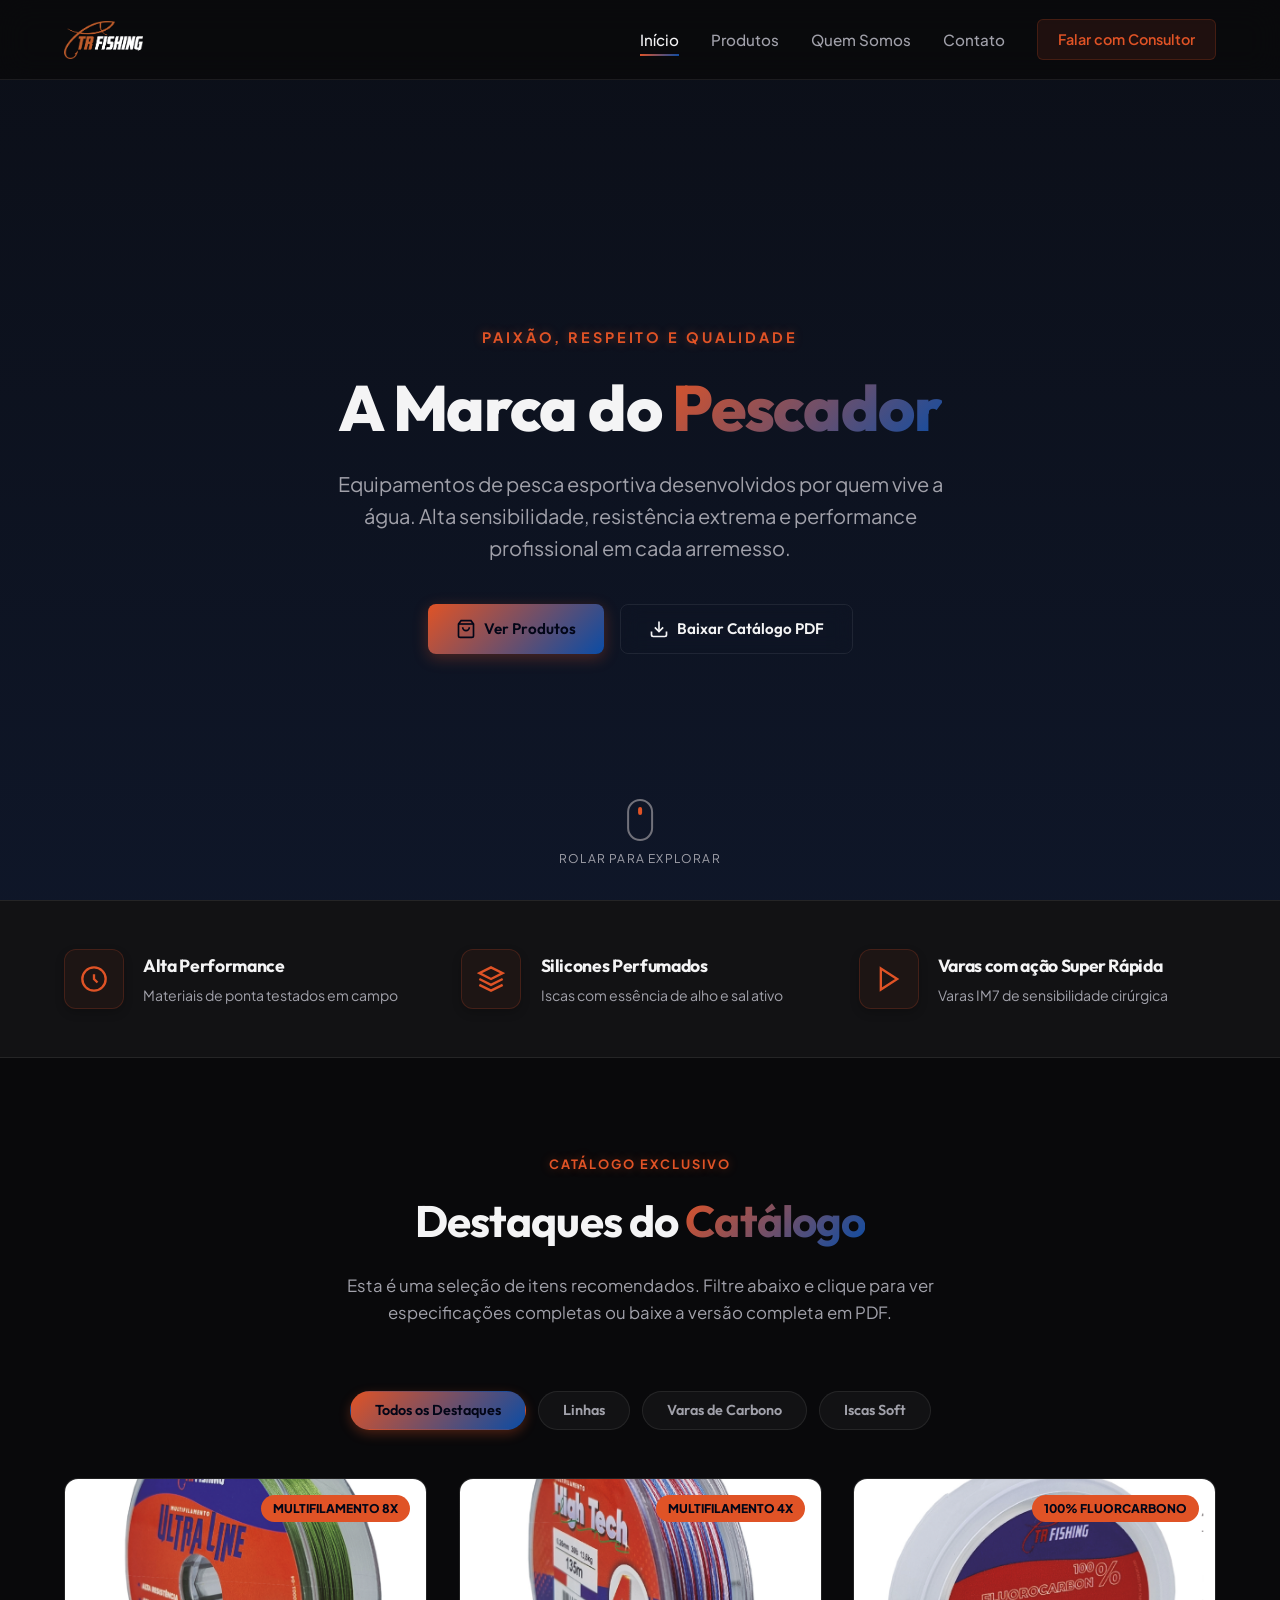
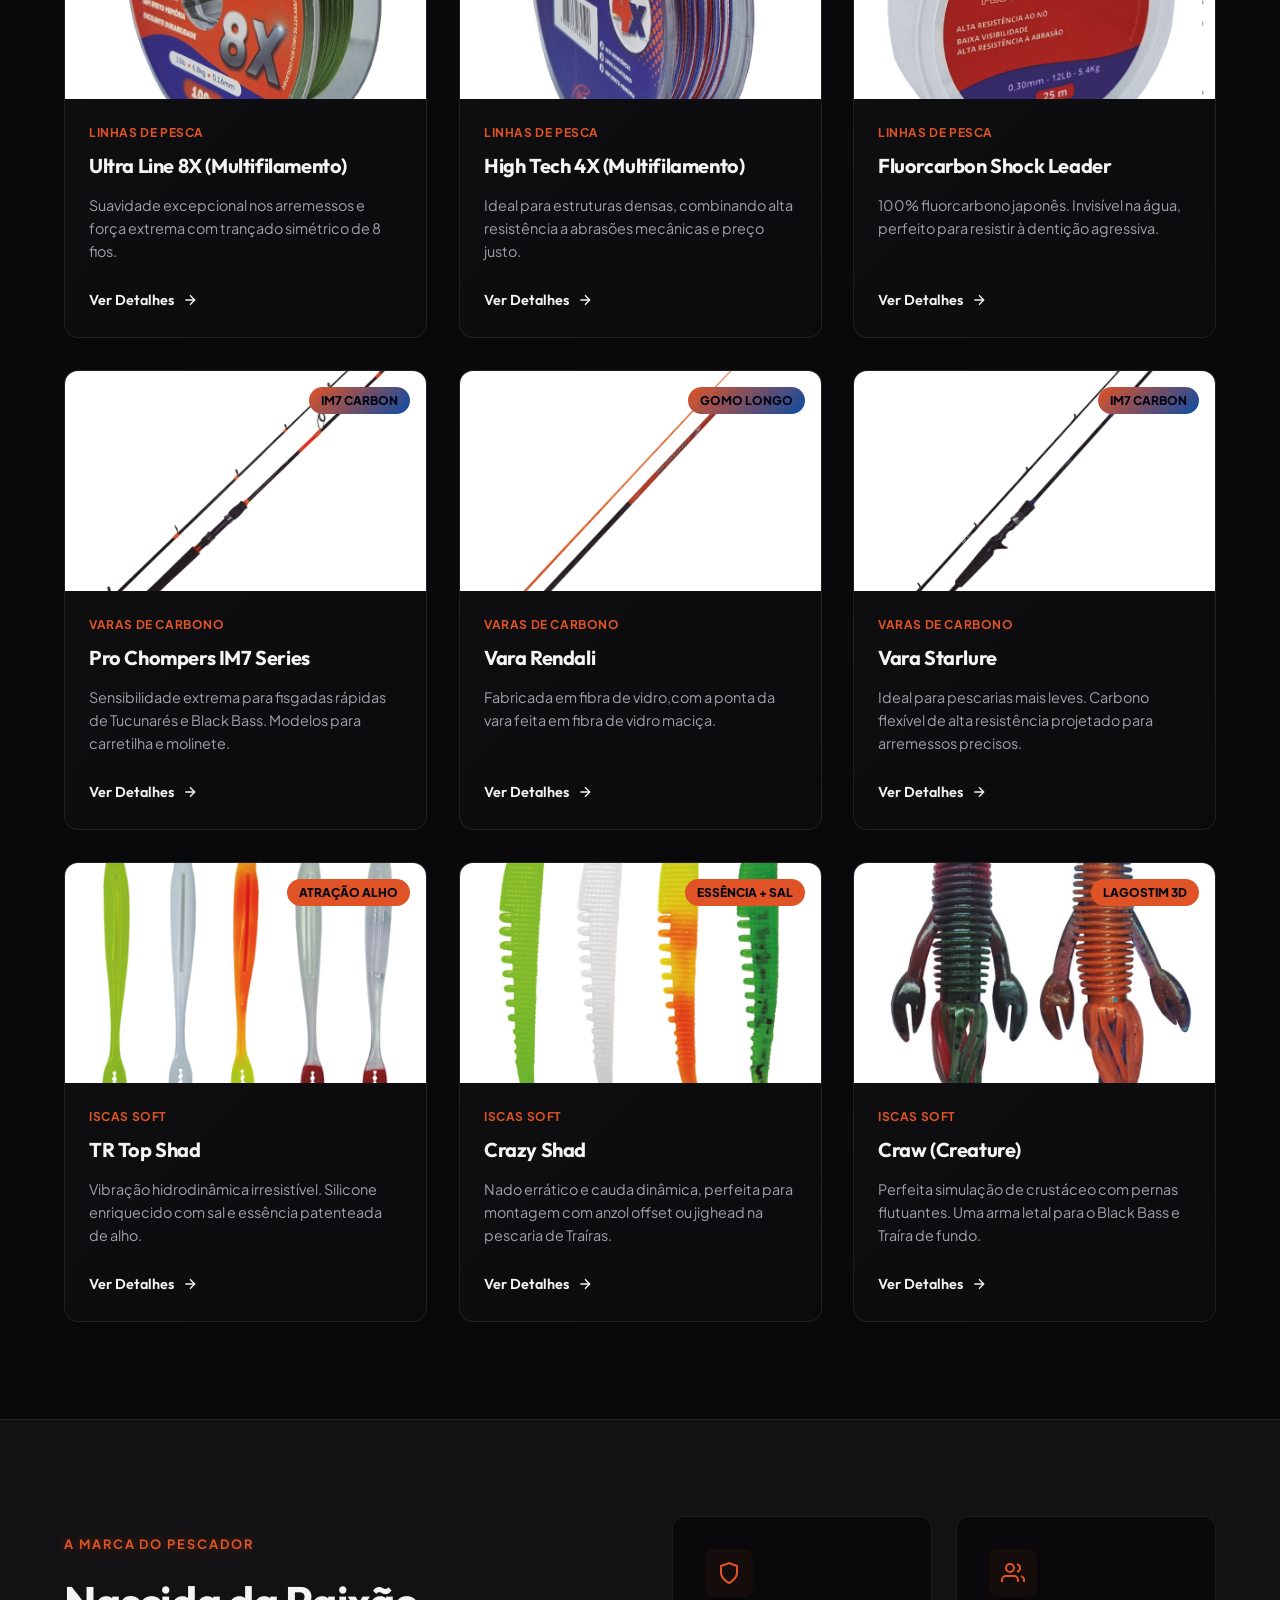
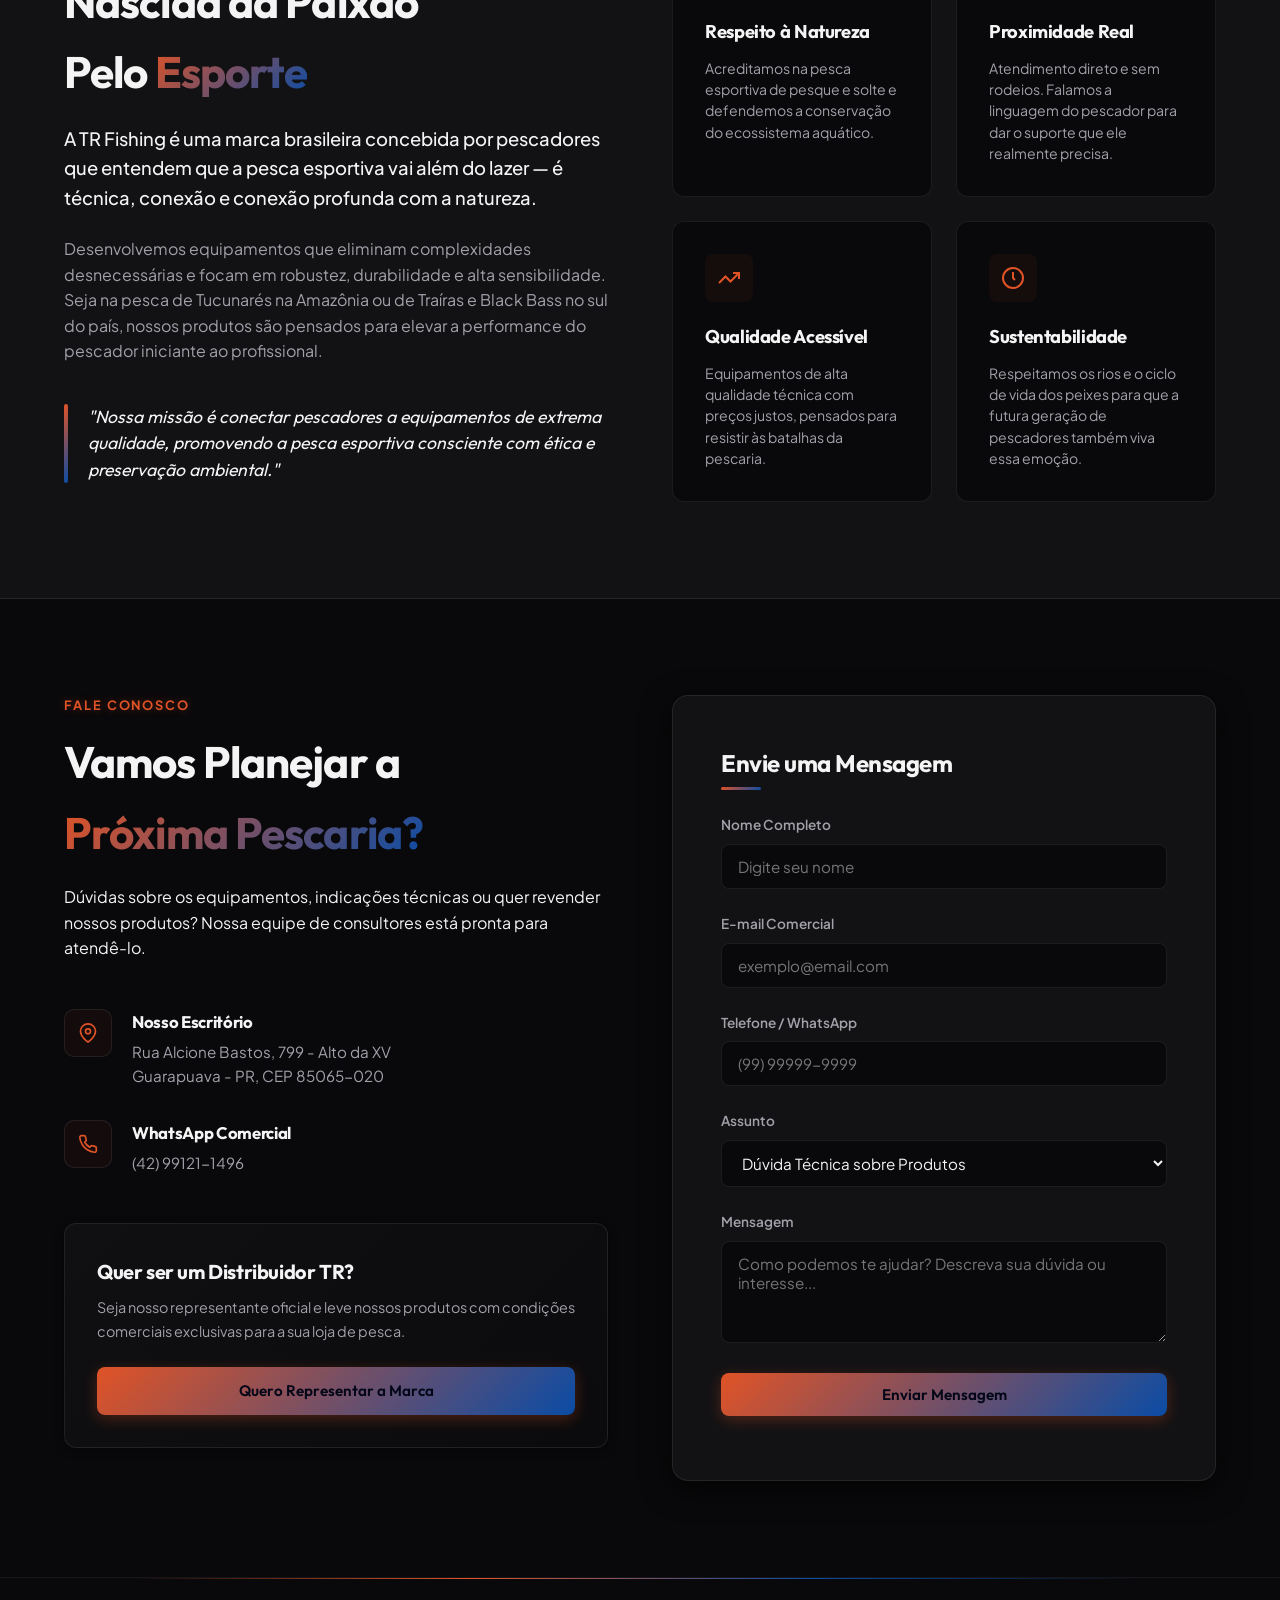
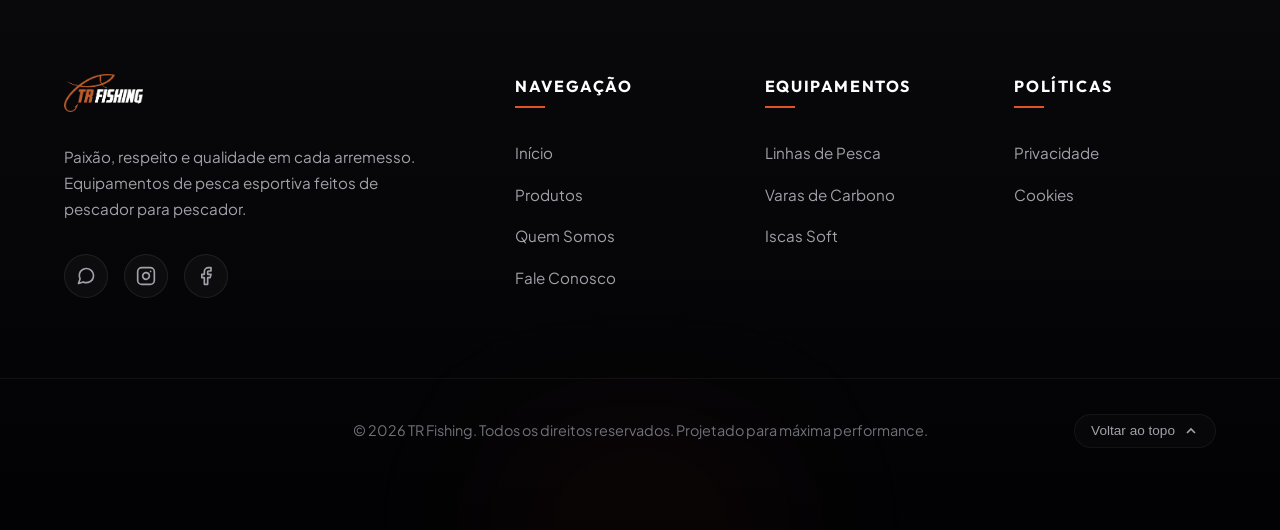
==== commit 2bbbc086: "style: ajusta espacamento do hero no mobile e altera cor do botao Quero Representar" ====
--- a/index.html
+++ b/index.html
@@ -107,7 +107,7 @@
                     <svg viewBox="0 0 24 24" width="28" height="28" fill="none" stroke="currentColor" stroke-width="2"><path d="M12 2L2 7l10 5 10-5-10-5zM2 17l10 5 10-5M2 12l10 5 10-5"/></svg>
                 </div>
                 <div>
-                    <h4>Silicone Perfumado</h4>
+                    <h4>Silicones Perfumados</h4>
                     <p>Iscas com essência de alho e sal ativo</p>
                 </div>
             </div>
@@ -116,7 +116,7 @@
                     <svg viewBox="0 0 24 24" width="28" height="28" fill="none" stroke="currentColor" stroke-width="2"><polygon points="5 3 19 12 5 21 5 3"/></svg>
                 </div>
                 <div>
-                    <h4>Ação Super Rápida</h4>
+                    <h4>Varas com ação Super Rápida</h4>
                     <p>Varas IM7 de sensibilidade cirúrgica</p>
                 </div>
             </div>
@@ -430,7 +430,7 @@
                     <div class="rep-card">
                         <h4>Quer ser um Distribuidor TR?</h4>
                         <p>Seja nosso representante oficial e leve nossos produtos com condições comerciais exclusivas para a sua loja de pesca.</p>
-                        <a href="https://wa.me/5542991211496?text=Olá!%20Tenho%20uma%20loja%20e%20gostaria%20de%20saber%20como%20representar%20a%20TR%20Fishing%20na%20minha%20região." target="_blank" class="btn btn-secondary btn-full">
+                        <a href="https://wa.me/5542991211496?text=Olá!%20Tenho%20uma%20loja%20e%20gostaria%20de%20saber%20como%20representar%20a%20TR%20Fishing%20na%20minha%20região." target="_blank" class="btn btn-primary btn-full">
                             Quero Representar a Marca
                         </a>
                     </div>
--- a/index.css
+++ b/index.css
@@ -1376,8 +1376,12 @@
 @media (max-width: 768px) {
     .hero-section {
         min-height: 65vh;
-        padding-top: 120px;
-        padding-bottom: 80px;
+        padding-top: 155px;
+        padding-bottom: 30px;
+    }
+
+    .hero-subtitle {
+        margin-bottom: 3.75rem;
     }
 
     .hero-bg {
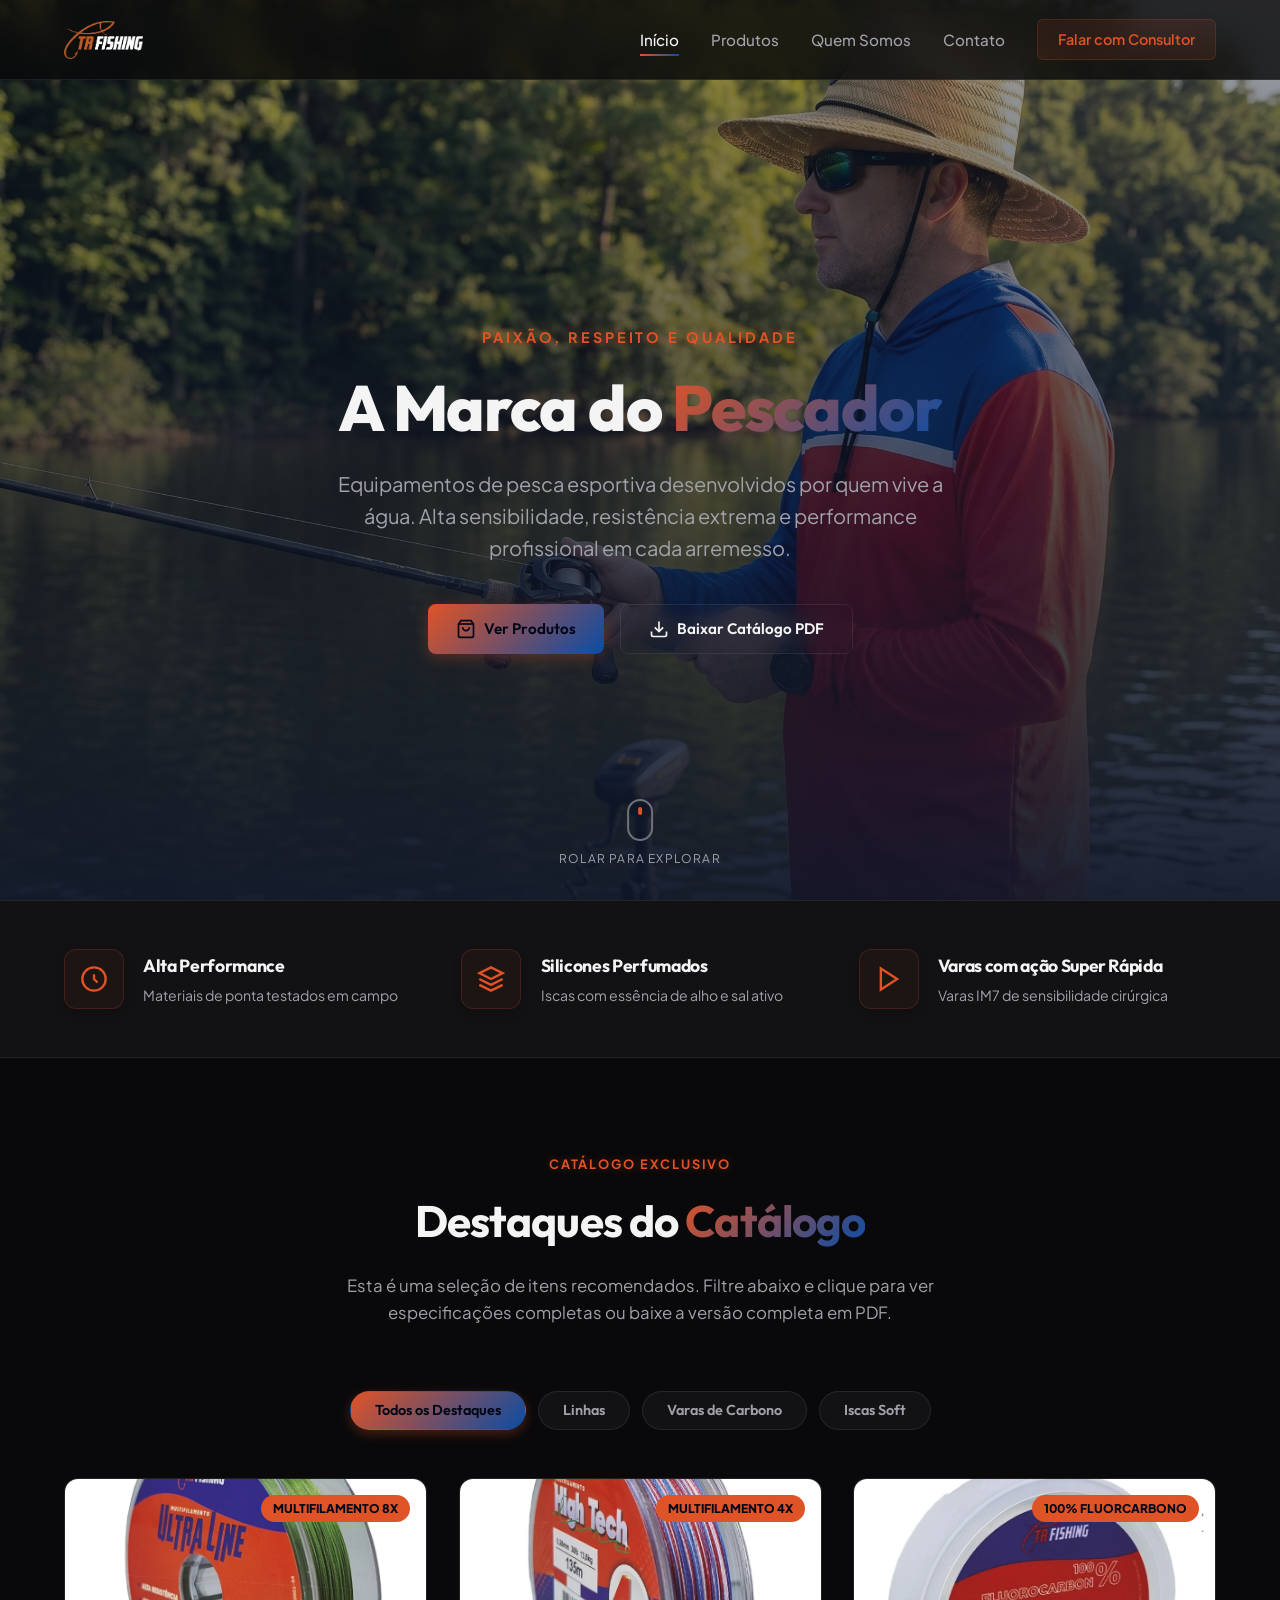
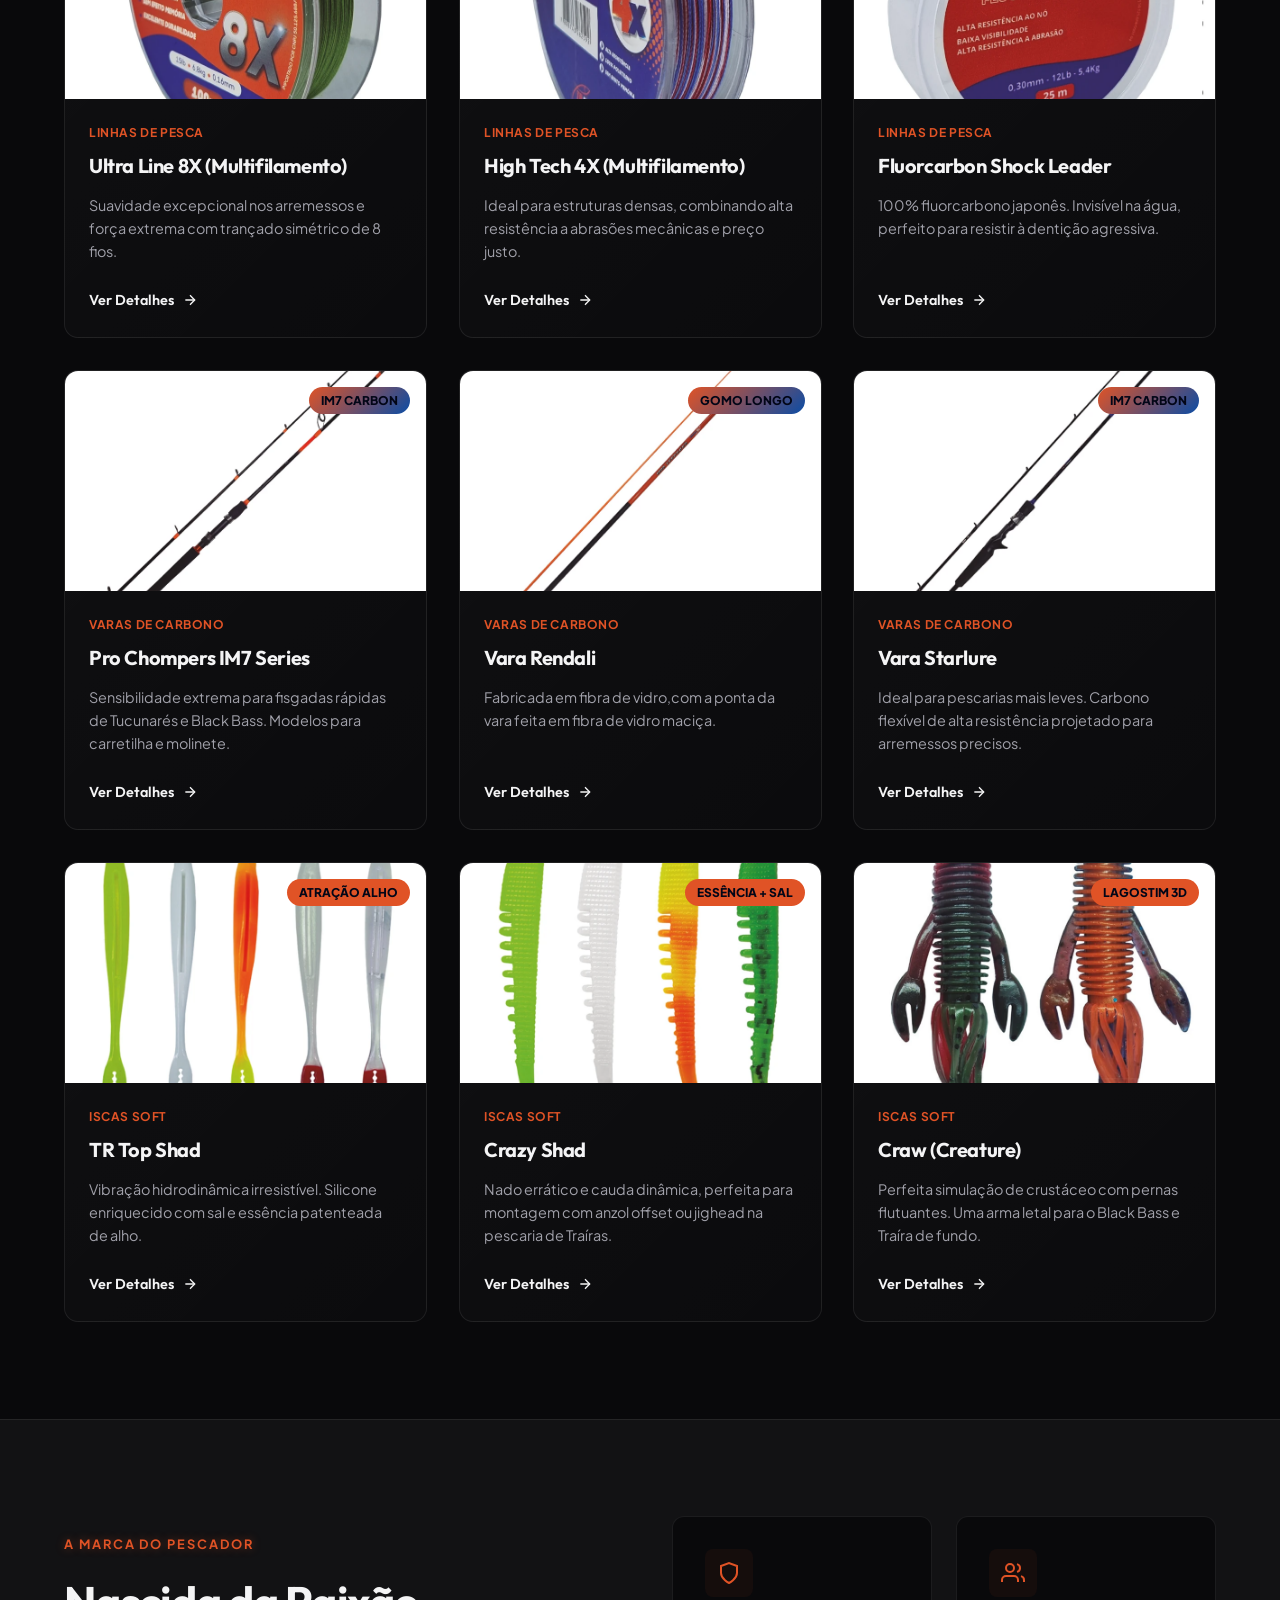
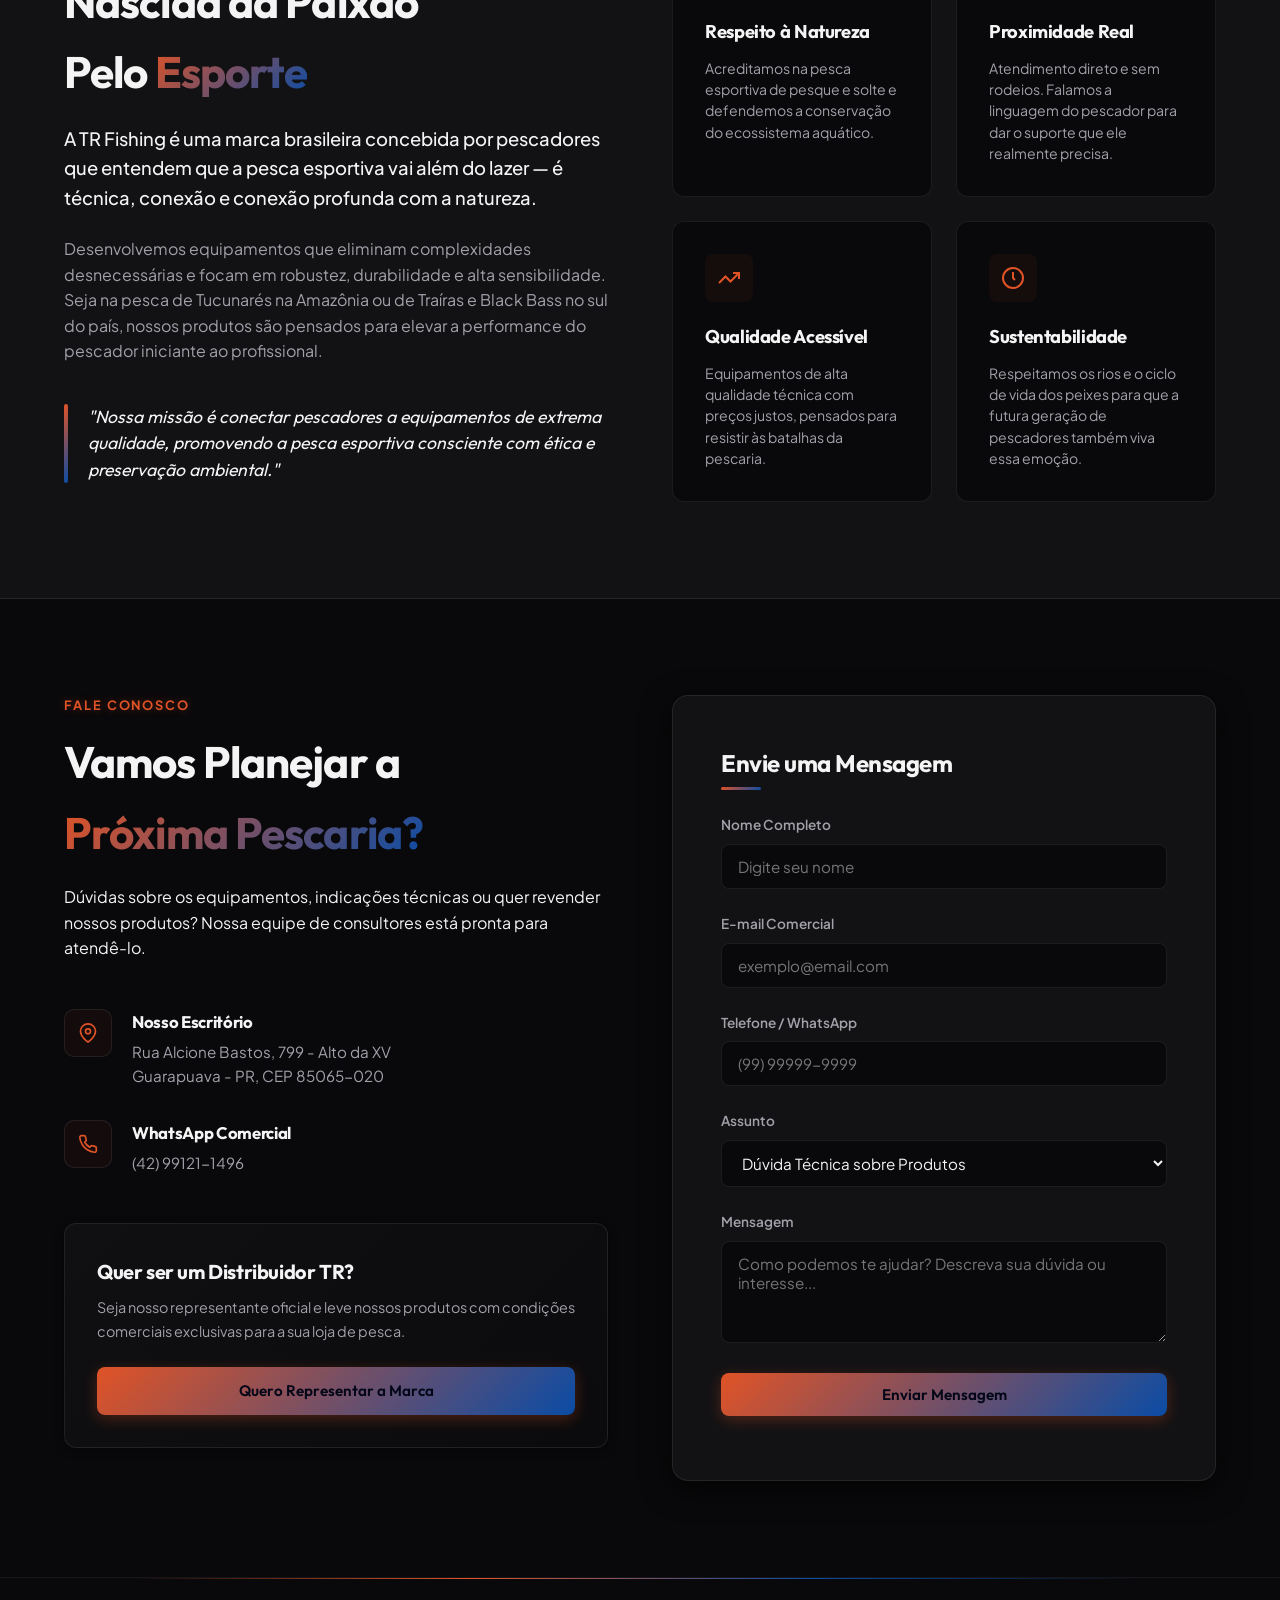
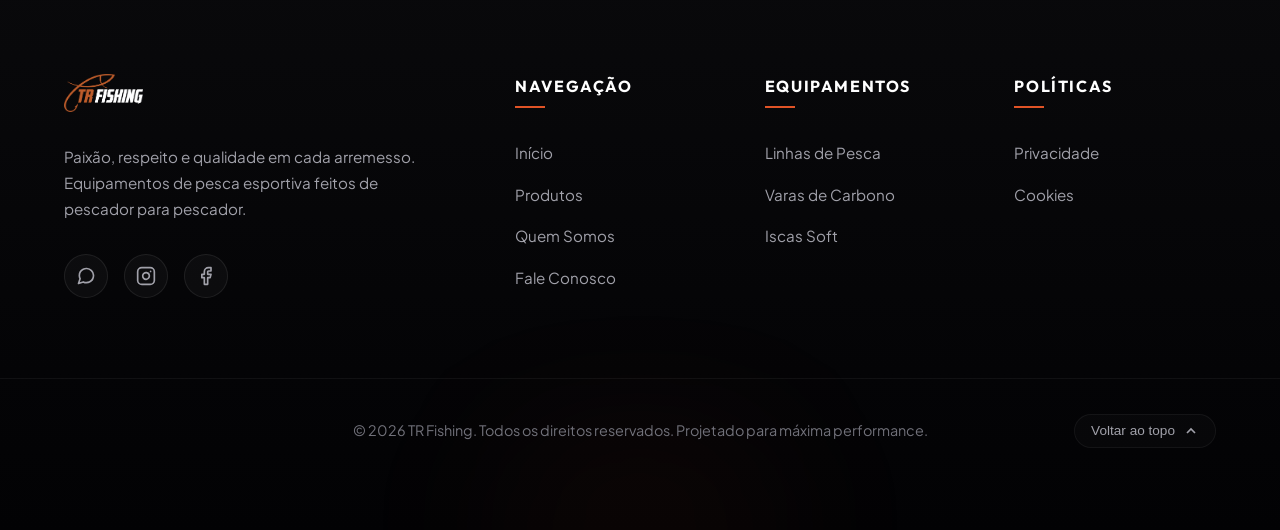
==== commit 557d74c0: "perf: otimiza todas as imagens para WebP, ativa lazy loading e limpa arquivos originais" ====
--- a/index.html
+++ b/index.html
@@ -16,7 +16,7 @@
     <meta property="og:url" content="https://trfishing.com.br">
     <meta property="og:title" content="TR Fishing | A Marca do Pescador Esportivo">
     <meta property="og:description" content="Linhas multifilamento, varas de carbono IM7 e iscas soft premium com essência e sal. Feito por pescadores para pescadores.">
-    <meta property="og:image" content="assets/hero_background.png">
+    <meta property="og:image" content="assets/hero_background.webp">
 
     <!-- Fonts -->
     <link rel="preconnect" href="https://fonts.googleapis.com">
@@ -24,7 +24,7 @@
     <link href="https://fonts.googleapis.com/css2?family=Outfit:wght@300;400;500;600;700;800&family=Plus+Jakarta+Sans:wght@300;400;500;600;700&display=swap" rel="stylesheet">
 
     <!-- Favicon -->
-    <link rel="icon" type="image/png" href="assets/favicon.png?v=2">
+    <link rel="icon" type="image/webp" href="assets/favicon.webp?v=2">
 
     <link rel="stylesheet" href="index.css">
 </head>
@@ -34,7 +34,7 @@
     <header class="navbar-header" id="navbar">
         <div class="nav-container">
             <a href="#home" class="logo-area">
-                <img src="assets/logo.png" alt="TR Fishing Logo" class="logo-img">
+                <img src="assets/logo.webp" alt="TR Fishing Logo" class="logo-img">
             </a>
             
             <!-- Mobile Menu Toggle Button -->
@@ -61,7 +61,7 @@
 
     <!-- Hero Section -->
     <section class="hero-section" id="home">
-        <div class="hero-bg" style="background-image: linear-gradient(to bottom, rgba(15, 23, 42, 0.4), rgba(15, 23, 42, 0.95)), url('assets/Gemini_Generated_Image_4g88w4g88w4g88w4.png');"></div>
+        <div class="hero-bg" style="background-image: linear-gradient(to bottom, rgba(15, 23, 42, 0.4), rgba(15, 23, 42, 0.95)), url('assets/Gemini_Generated_Image_4g88w4g88w4g88w4.webp');"></div>
         <div class="hero-content container">
             <span class="hero-tagline glow-text">PAIXÃO, RESPEITO E QUALIDADE</span>
             <h1 class="hero-title animate-text">A Marca do <span class="gradient-text">Pescador</span></h1>
@@ -146,7 +146,7 @@
             <!-- Card 1 -->
             <div class="product-card" data-category="linhas" data-animate="fade-in">
                 <div class="product-img-wrapper">
-                    <img src="assets/product_ultraline_8x.png" alt="Linha Ultra Line 8X" class="product-image">
+                    <img src="assets/product_ultraline_8x.webp" alt="Linha Ultra Line 8X" class="product-image" loading="lazy">
                     <span class="product-badge">Multifilamento 8X</span>
                 </div>
                 <div class="product-info">
@@ -163,7 +163,7 @@
             <!-- Card 2 -->
             <div class="product-card" data-category="linhas" data-animate="fade-in">
                 <div class="product-img-wrapper">
-                    <img src="assets/product_hightech_4x_multicolor.png" alt="Linha High Tech 4X" class="product-image">
+                    <img src="assets/product_hightech_4x_multicolor.webp" alt="Linha High Tech 4X" class="product-image" loading="lazy">
                     <span class="product-badge">Multifilamento 4X</span>
                 </div>
                 <div class="product-info">
@@ -180,7 +180,7 @@
             <!-- Card 3 -->
             <div class="product-card" data-category="linhas" data-animate="fade-in">
                 <div class="product-img-wrapper">
-                    <img src="assets/product_fluorcarbon.png" alt="Fluorcarbon Shock Leader" class="product-image">
+                    <img src="assets/product_fluorcarbon.webp" alt="Fluorcarbon Shock Leader" class="product-image" loading="lazy">
                     <span class="product-badge">100% Fluorcarbono</span>
                 </div>
                 <div class="product-info">
@@ -197,7 +197,7 @@
             <!-- Card 4 -->
             <div class="product-card" data-category="varas" data-animate="fade-in">
                 <div class="product-img-wrapper">
-                    <img src="assets/product_pro_chompers_spin.png" alt="Vara Pro Chompers" class="product-image">
+                    <img src="assets/product_pro_chompers_spin.webp" alt="Vara Pro Chompers" class="product-image" loading="lazy">
                     <span class="product-badge accent">IM7 Carbon</span>
                 </div>
                 <div class="product-info">
@@ -214,7 +214,7 @@
             <!-- Card 5 -->
             <div class="product-card" data-category="varas" data-animate="fade-in">
                 <div class="product-img-wrapper">
-                    <img src="assets/product_rendalli.png" alt="Vara Rendali" class="product-image">
+                    <img src="assets/product_rendalli.webp" alt="Vara Rendali" class="product-image" loading="lazy">
                     <span class="product-badge accent">Gomo Longo</span>
                 </div>
                 <div class="product-info">
@@ -231,7 +231,7 @@
             <!-- Card 6 -->
             <div class="product-card" data-category="varas" data-animate="fade-in">
                 <div class="product-img-wrapper">
-                    <img src="assets/product_starlure.png" alt="Vara Starlure" class="product-image">
+                    <img src="assets/product_starlure.webp" alt="Vara Starlure" class="product-image" loading="lazy">
                     <span class="product-badge accent">IM7 Carbon</span>
                 </div>
                 <div class="product-info">
@@ -248,7 +248,7 @@
             <!-- Card 7 -->
             <div class="product-card" data-category="iscas" data-animate="fade-in">
                 <div class="product-img-wrapper">
-                    <img src="assets/product_top_shad.png" alt="Isca Soft TR Top Shad" class="product-image">
+                    <img src="assets/product_top_shad.webp" alt="Isca Soft TR Top Shad" class="product-image" loading="lazy">
                     <span class="product-badge">Atração Alho</span>
                 </div>
                 <div class="product-info">
@@ -265,7 +265,7 @@
             <!-- Card 8 -->
             <div class="product-card" data-category="iscas" data-animate="fade-in">
                 <div class="product-img-wrapper">
-                    <img src="assets/product_crazy_shad.png" alt="Isca Soft Crazy Shad" class="product-image">
+                    <img src="assets/product_crazy_shad.webp" alt="Isca Soft Crazy Shad" class="product-image" loading="lazy">
                     <span class="product-badge">Essência + Sal</span>
                 </div>
                 <div class="product-info">
@@ -282,7 +282,7 @@
             <!-- Card 9 -->
             <div class="product-card" data-category="iscas" data-animate="fade-in">
                 <div class="product-img-wrapper">
-                    <img src="assets/product_craw.png" alt="Isca Soft Craw" class="product-image">
+                    <img src="assets/product_craw.webp" alt="Isca Soft Craw" class="product-image" loading="lazy">
                     <span class="product-badge">Lagostim 3D</span>
                 </div>
                 <div class="product-info">
@@ -487,7 +487,7 @@
         <div class="container footer-grid">
             <div class="footer-brand">
                 <a href="index.html#home" class="logo-area">
-                    <img src="assets/logo.png" alt="TR Fishing Logo" class="logo-img">
+                    <img src="assets/logo.webp" alt="TR Fishing Logo" class="logo-img" loading="lazy">
                 </a>
                 <p class="footer-desc">Paixão, respeito e qualidade em cada arremesso. Equipamentos de pesca esportiva feitos de pescador para pescador.</p>
                 <div class="footer-socials">
--- a/index.css
+++ b/index.css
@@ -1341,8 +1341,22 @@
 
 /* Tablet Hero Position Override */
 @media (min-width: 601px) and (max-width: 1024px) {
+    .hero-section {
+        min-height: 75vh;
+        padding-top: 160px;
+        padding-bottom: 80px;
+    }
     .hero-bg {
-        background-position: 85% center;
+        background-position: 75% center;
+    }
+    .hero-title {
+        font-size: clamp(3.2rem, 6.5vw, 4.2rem);
+        margin-bottom: 1.75rem;
+    }
+    .hero-subtitle {
+        font-size: 1.25rem;
+        max-width: 680px;
+        margin-bottom: 3.5rem;
     }
     .about-content .section-title br,
     .contact-info .section-title br {
